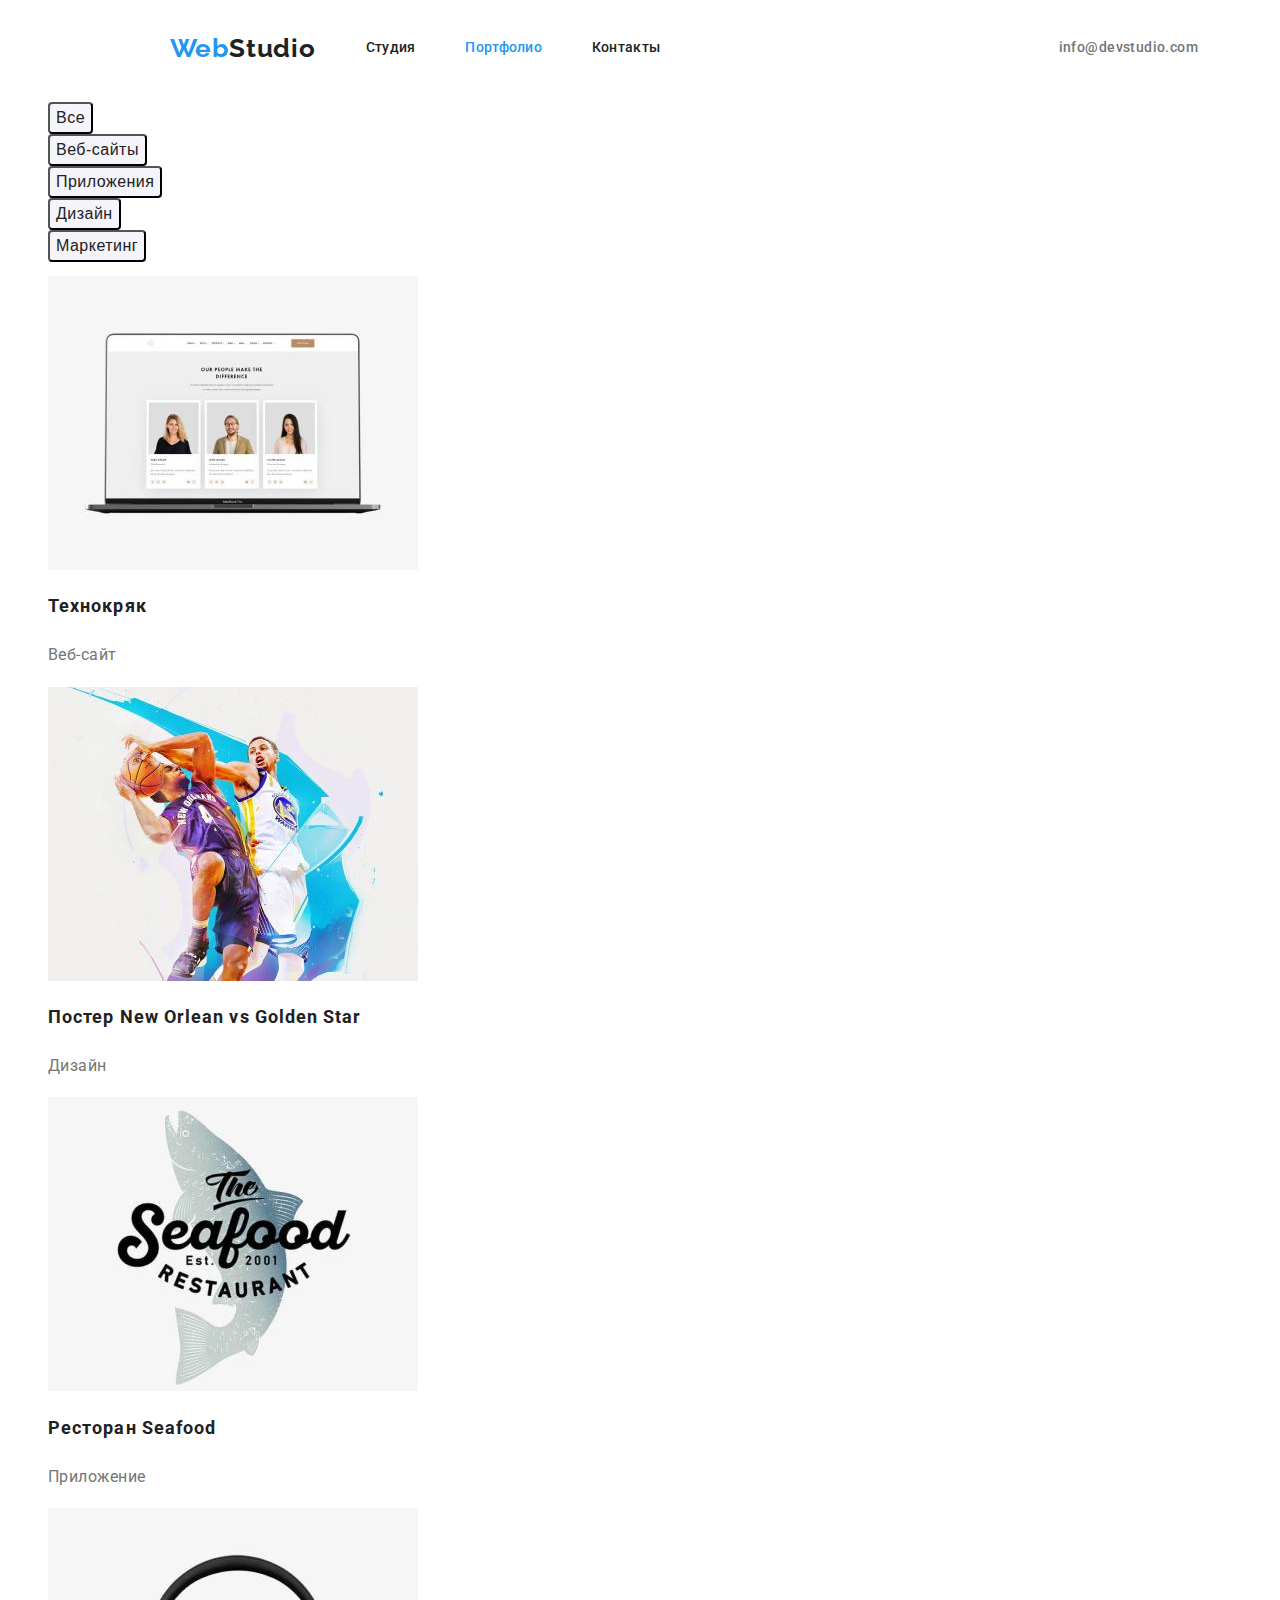
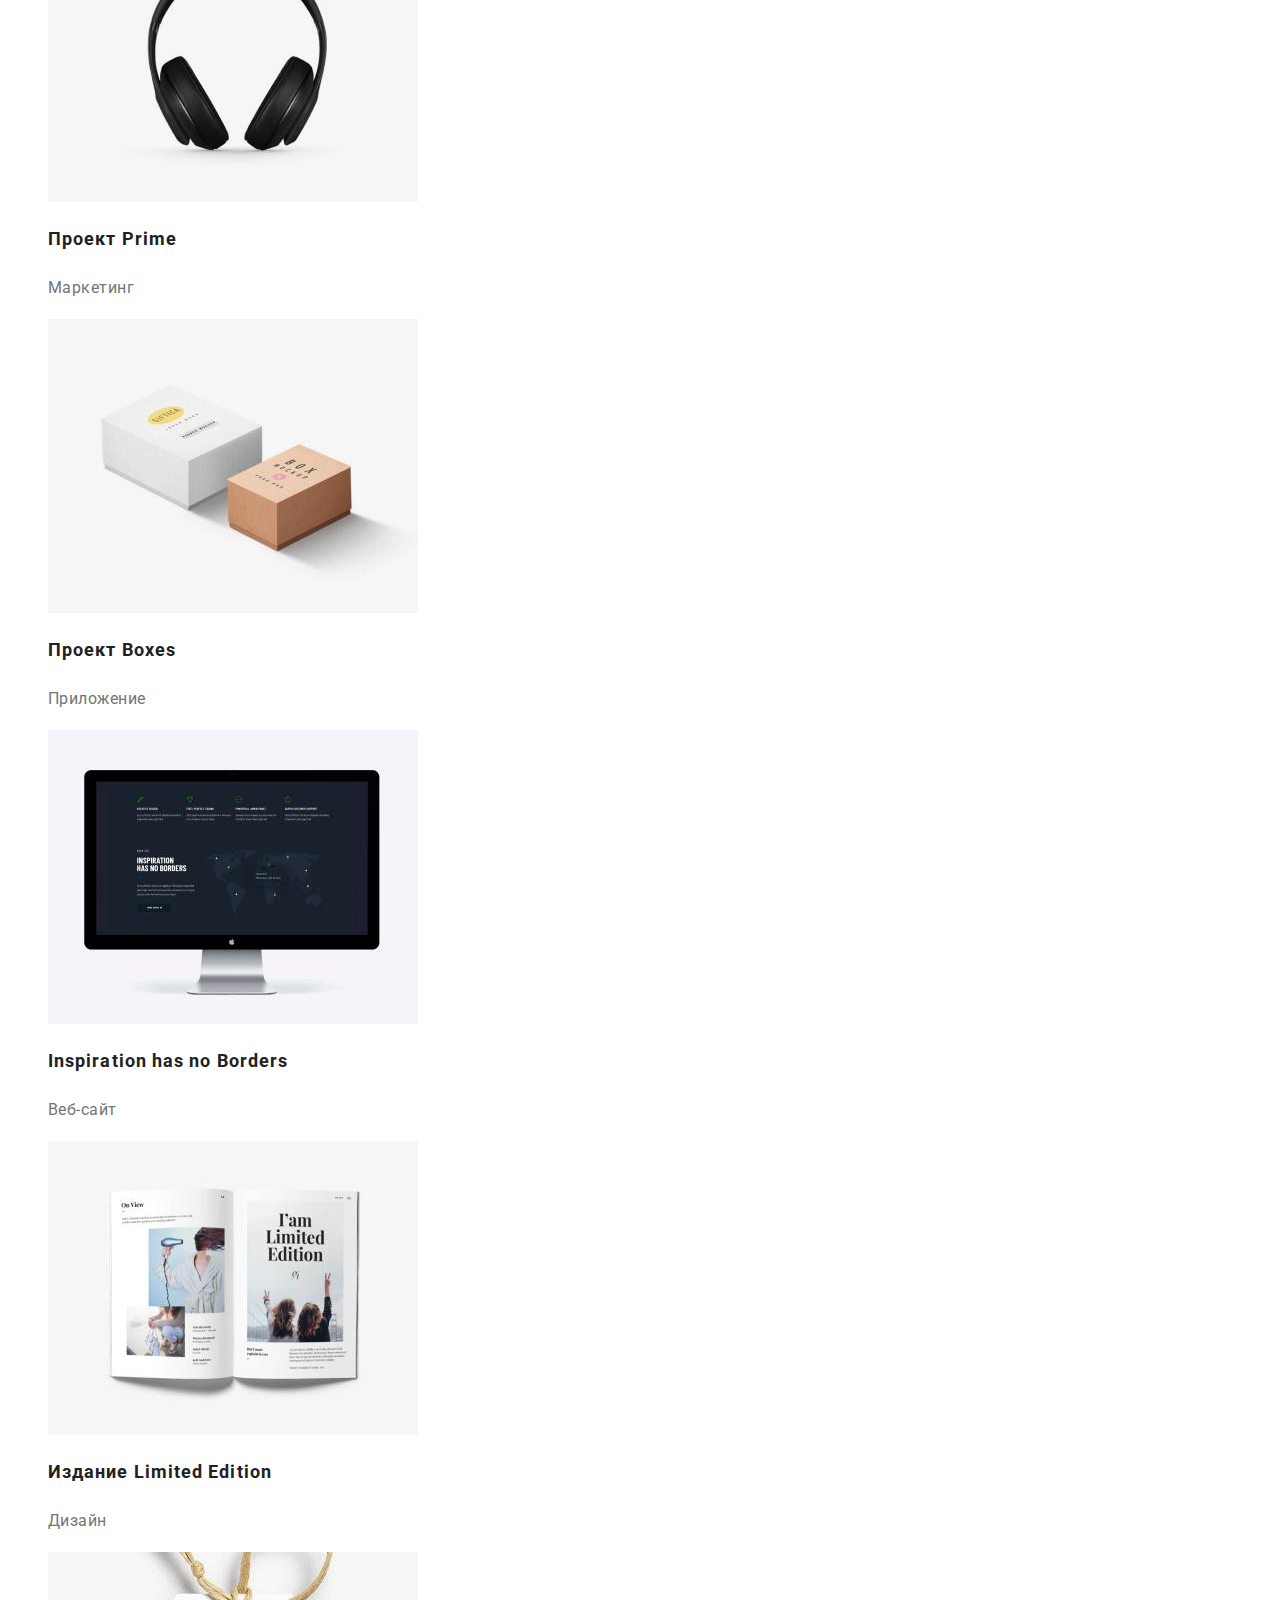
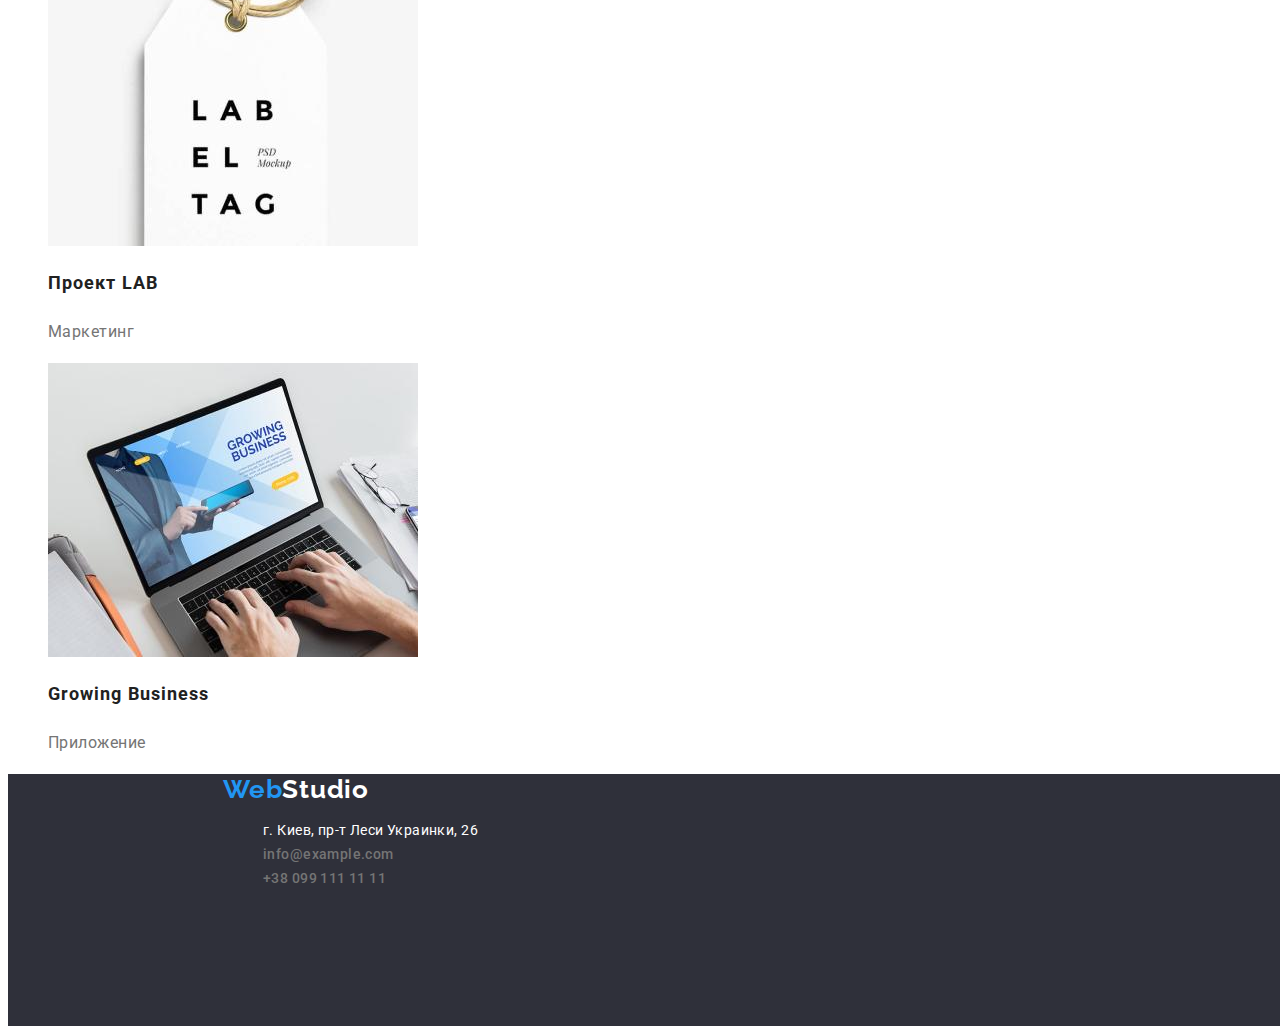
==== portfolio.html @ 3aa620ef "hw-3" ====
<!DOCTYPE html>
<html lang="ru">
<head>
    <meta charset="UTF-8">
    <meta http-equiv="X-UA-Compatible" content="IE=edge">
    <meta name="viewport" content="width=device-width, initial-scale=1.0">
    <title>Portfolio</title>
    <link rel="stylesheet" href="./css/style.css">
    <link rel="preconnect" href="https://fonts.googleapis.com">
    <link rel="preconnect" href="https://fonts.gstatic.com" crossorigin>
    <link href="https://fonts.googleapis.com/css2?family=Raleway:wght@700&family=Roboto:wght@400;500;700;900&display=swap" rel="stylesheet">
</head>
<body> 

    <header class="header">
      
        <nav class="nav">
            <ul class="nav-list">
                <li class="nav-item"><a class="logo" href="#"><span class="h-logo">Web</span>Studio</a></li>
                <li class="nav-item"><a class="header-link" href="./index.html">Студия</a></li>
                <li class="nav-item"><a class="header-link current" href="">Портфолио</a></li>
                <li class="nav-item"><a class="header-link" href="">Контакты</a></li>
            </ul>
        </nav>

    <ul class="list container">
            <li ><a class="contact" href="mailto: info@devstudio.com">info@devstudio.com</a></li>
            <li ><a class="contact" href="tel: +380961111111">+38 096 111 11 11</a></li>
    </ul>
  </header>

    <main class="portfolio"> 

<!-- Список кнопок -->

    <section class="projects">
        <h1 hidden>Projects</h1>
        <ul class="list">
            <li>
                <button class="btn" type="button">Все</button>
            </li>
            <li>
                <button class="btn" type="button">Веб-сайты</button>
            </li>
            <li>
                <button class="btn" type="button">Приложения</button>
            </li>
            <li>
                <button class="btn" type="button">Дизайн</button>
            </li>
            <li>
                <button class="btn" type="button">Маркетинг</button>
            </li>
        </ul>
        
        <!-- Список карток -->
        
        <ul class="list">
            <li>
                <img src="images/job1.jpg" alt="Технокряк" width="370" height="294">
                <h2 class="slogan">Технокряк</h2>
                <p class="copyright">Веб-сайт</p>
            </li>
            <li>
                <img src="images/job2.jpg" alt="Постер New Orlean vs Golden Star" width="370" height="294">
                <h2 class="slogan">Постер New Orlean vs Golden Star</h2>
                <p class="copyright">Дизайн</p>
            </li>
            <li>
                <img src="images/job3.jpg" alt="Ресторан Seafood" width="370" height="294">
                <h2 class="slogan">Ресторан Seafood</h2>
                <p class="copyright">Приложение</p>
            </li>
            <li>
                <img src="images/job4.jpg" alt="Проект Prime" width="370" height="294">
                <h2 class="slogan">Проект Prime</h2>
                <p class="copyright">Маркетинг</p>
            </li>
            <li>
                <img src="images/job5.jpg" alt="Проект Boxes" width="370" height="294">
                <h2 class="slogan">Проект Boxes</h2>
                <p class="copyright">Приложение</p>
            </li>
            <li>
                <img src="images/job6.jpg" alt="Inspiration has no Borders" width="370" height="294">
                <h2 class="slogan">Inspiration has no Borders</h2>
                <p class="copyright">Веб-сайт</p>
            </li>
            <li>
                <img src="images/job7.jpg" alt="Издание Limited Edition" width="370" height="294">
                <h2 class="slogan">Издание Limited Edition</h2>
                <p class="copyright">Дизайн</p>
            </li>
            <li>
                <img src="images/job8.jpg" alt="Проект LAB" width="370" height="294">
                <h2 class="slogan">Проект LAB</h2>
                <p class="copyright">Маркетинг</p>
            </li>
            <li>
                <img src="images/job9.jpg" alt="Growing Business" width="370" height="294">
                <h2 class="slogan">Growing Business</h2>
                <p class="copyright">Приложение</p>
            </li>
        </ul>
        </section>

    </main>

    <footer class="footer">
        <a class="secondary-logo" href="#"><span class="h-logo">Web</span>Studio</a>
        <address>
            <ul class="list">
                <li><a class="address" href=""г. Киев, пр-т Леси Украинки, 26>г. Киев, пр-т Леси Украинки, 26</a></li>
                <li><a class="contact" href="mailto: info@example.com">info@example.com</a></li>
                <li><a class="contact" href="tel: +380991111111">+38 099 111 11 11</a></li>
            </ul>
        </address>
      </footer>
</body>
</html>
---- css/style.css ----
:root{
    /* colors */
    --primary-text-color: #212121;
    --secondary-text-color: #757575;
    --accent-color: #2196F3;
    --primary-white-color: #ffffff;
     --back-ground-color: #2F303A;
     --secondary-bg-color: #F5F4FA;
    /* fonts */
    --main-font: "Roboto";
    --secondary-font: "Raleway";
}

body{
    font-family: "Roboto", "Raleway", sans-serif;
    font-size: 14px;
    line-height: 1.14;
    letter-spacing: 0.03em;
    color: var(--primary-text-color);
}


    /* Header */

.header{
    display: flex;
    justify-content:space-around;
    align-items: center;
    width: 1600px;
    height: 80px;
    margin-left: auto;
    margin-right: auto;

    background-color: var(--primary-white-color);
}    

.nav-list {
    display: flex;
    /* justify-content: center; */
    align-items: center;


    list-style: none;
}

.nav-item {
    margin-left: 50px;
}

.logo{
    font-family: var(--secondary-font);
    font-weight: 700;
    font-size: 26px;
    line-height: 1.19;
    letter-spacing: 0.03em;
    color: var(--primary-text-color);
    text-decoration: none;
}

.logo:hover{
 
}

.h-logo{
    color: var(--accent-color);
}

.list{
    list-style: none;

}

.header-link{
    text-decoration: none;
    color: var(--primary-text-color);
    font-weight: 500;
    font-size: 14px;
    line-height: 1.14;
    letter-spacing: 0.02em;

}

.current{
    color: var(--accent-color);
}

.container{
    display: flex;
}

.contact{
    margin-left: 50px;

    color: var(--secondary-text-color);
    text-decoration: none;
}

.contact:hover{
    color: var(--accent-color);
}


/* Main Заголовок */

.section{
  
    height: 600px;
    left: 0px;
    top: 80px;
    text-align: center;
    align-items: center;
    
    background-color: var(--back-ground-color);
}

.title{
    padding-top: 200px;
    
    color: var(--primary-white-color);
    font-family: var(--main-font);
    font-size: 44px;
    line-height: 1.36;

    letter-spacing: 0.06em;
    text-transform: uppercase;
}

.button{
    color: var(--primary-white-color);
    background-color: var(--accent-color);
    font-family: 'Roboto';
    /* width: 136px;
    height: 30px; */
    font-size: 16px;
    line-height: 1.88;
    text-align: center;
    letter-spacing: 0.06em;
    align-items: center;
    border-radius: 4px;
    width: 200px;
    height: 50px;
    left: 700px;
    top: 430px;
  
}

/* About */

.about{
    background: var(--primary-white-color);
    width: 1170px;
    margin-right: auto;
    margin-left: auto;
}

.about-list{
    display: flex;
    list-style: none;
}

.about-list li{
    margin-left: 30px;
}

.subject{
    color: var(--primary-text-color);
    font-family: 'Roboto';
    font-size: 14px;
    line-height: 1.14;
    letter-spacing: 0.03em;
    text-transform: uppercase;
}

.text{
    width: 270px;
    height: 75px;

    color: var(--secondary-text-color);
    font-family: 'Roboto';
    font-size: 14px;
    line-height: 1.71;
    letter-spacing: 0.03em;

}

.subtitle{
    color: var(--primary-text-color);
    font-family: 'Roboto';
    font-size: 36px;
    line-height: 1.17;
    text-align: center;
    letter-spacing: 0.03em;
}

.img-list{
    display: flex;
    list-style: none;
}

.img-list li {
     margin-left: 30px;
}

/* Team */

.team{
 
    background: var(--secondary-bg-color);
}

.team-list{
    display: flex;
    justify-content: center;
}

.team-card{
    width: 270px;
    height: 368px;
    margin-left: 30px;
    list-style: none;
   
}

.headline{
    color: var(--primary-text-color);
    font-family: 'Roboto';
    font-size: 36px;
    line-height: 1.17;
    text-align: center;
    letter-spacing: 0.03em;
}

/* .div{
    align-items: center;
} */

.name{
    columns: var(--primary-text-color);
    font-family: 'Roboto';
    font-size: 16px;
    line-height: 1.87;
    text-align: center;
    letter-spacing: 0.03em;
}

.desk{
    color: var(--secondary-text-color);
    font-family: 'Roboto';
    font-size: 16px;
    line-height: 1.87;
    text-align: center;
    letter-spacing: 0.03em;
}

.img{
}

/* Footer */

.footer{
    display: block;
    width: 1600px;
    height: 252px;
   
    background-color: var(--back-ground-color);
}



.secondary-logo{
    margin-left: 215px;
    margin-top: 60px;

    color: var(--primary-white-color);
    font-family: var(--secondary-font);
    font-weight: 700;
    font-size: 26px;
    line-height: 1.19;
    letter-spacing: 0.03em;
    text-decoration: none;
}

.secondary-logo:hover{
  
}

.address{
    margin-left: 215px;
    margin-top: 20px;

    color: var(--primary-white-color);
    font-family: 'Roboto';
    font-style: normal;
    font-weight: 400;
    font-size: 14px;
    line-height: 1.71;
    letter-spacing: 0.03em;
    text-decoration: none;
}

.contact {
    margin-left: 215px;

    font-family: 'Roboto';
    font-style: normal;
    font-weight: 500;
    font-size: 14px;
    line-height: 1.71;
    letter-spacing: 0.03em;
}

/* portfolio */

.projects{
    background-color: var(--primary-white-color);
}



.btn{
    color: var(--primary-text-color);
    background: var(--secondary-bg-color);
    border-radius: 4px;
    cursor: pointer;
    font-weight: 500;
    font-size: 16px;
    line-height: 1.62;
    text-align: center;
    letter-spacing: 0.03em; 
}

.btn:hover, .btn:focus{
    background-color: var(--accent-color);
    color: var(--primary-white-color);
}

.slogan{
    color: var(--primary-text-color);
    font-family: 'Roboto';
    font-size: 18px;
    line-height: 2;
    letter-spacing: 0.06em;

}

.copyright{
    color: var(--secondary-text-color);
    font-family: 'Roboto';
    font-size: 16px;
    line-height: 1.88;
    letter-spacing: 0.03em;
}
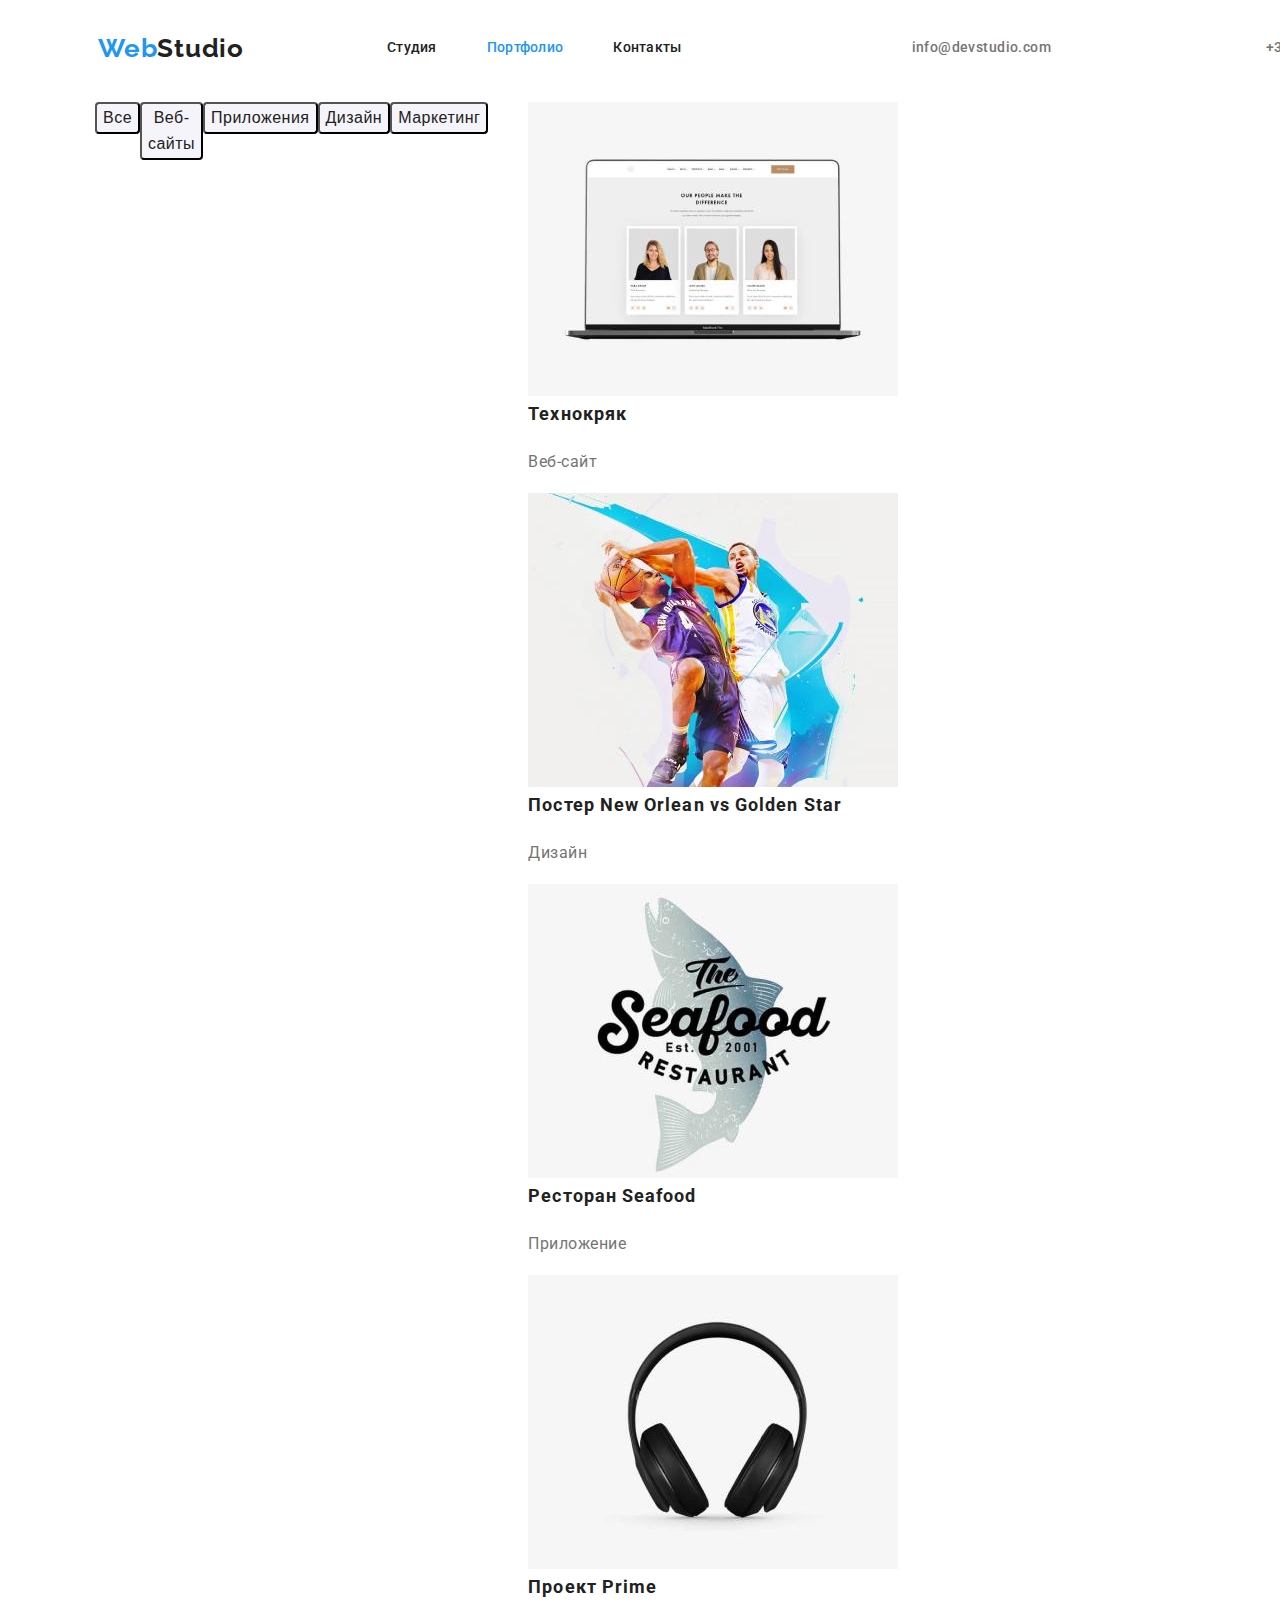
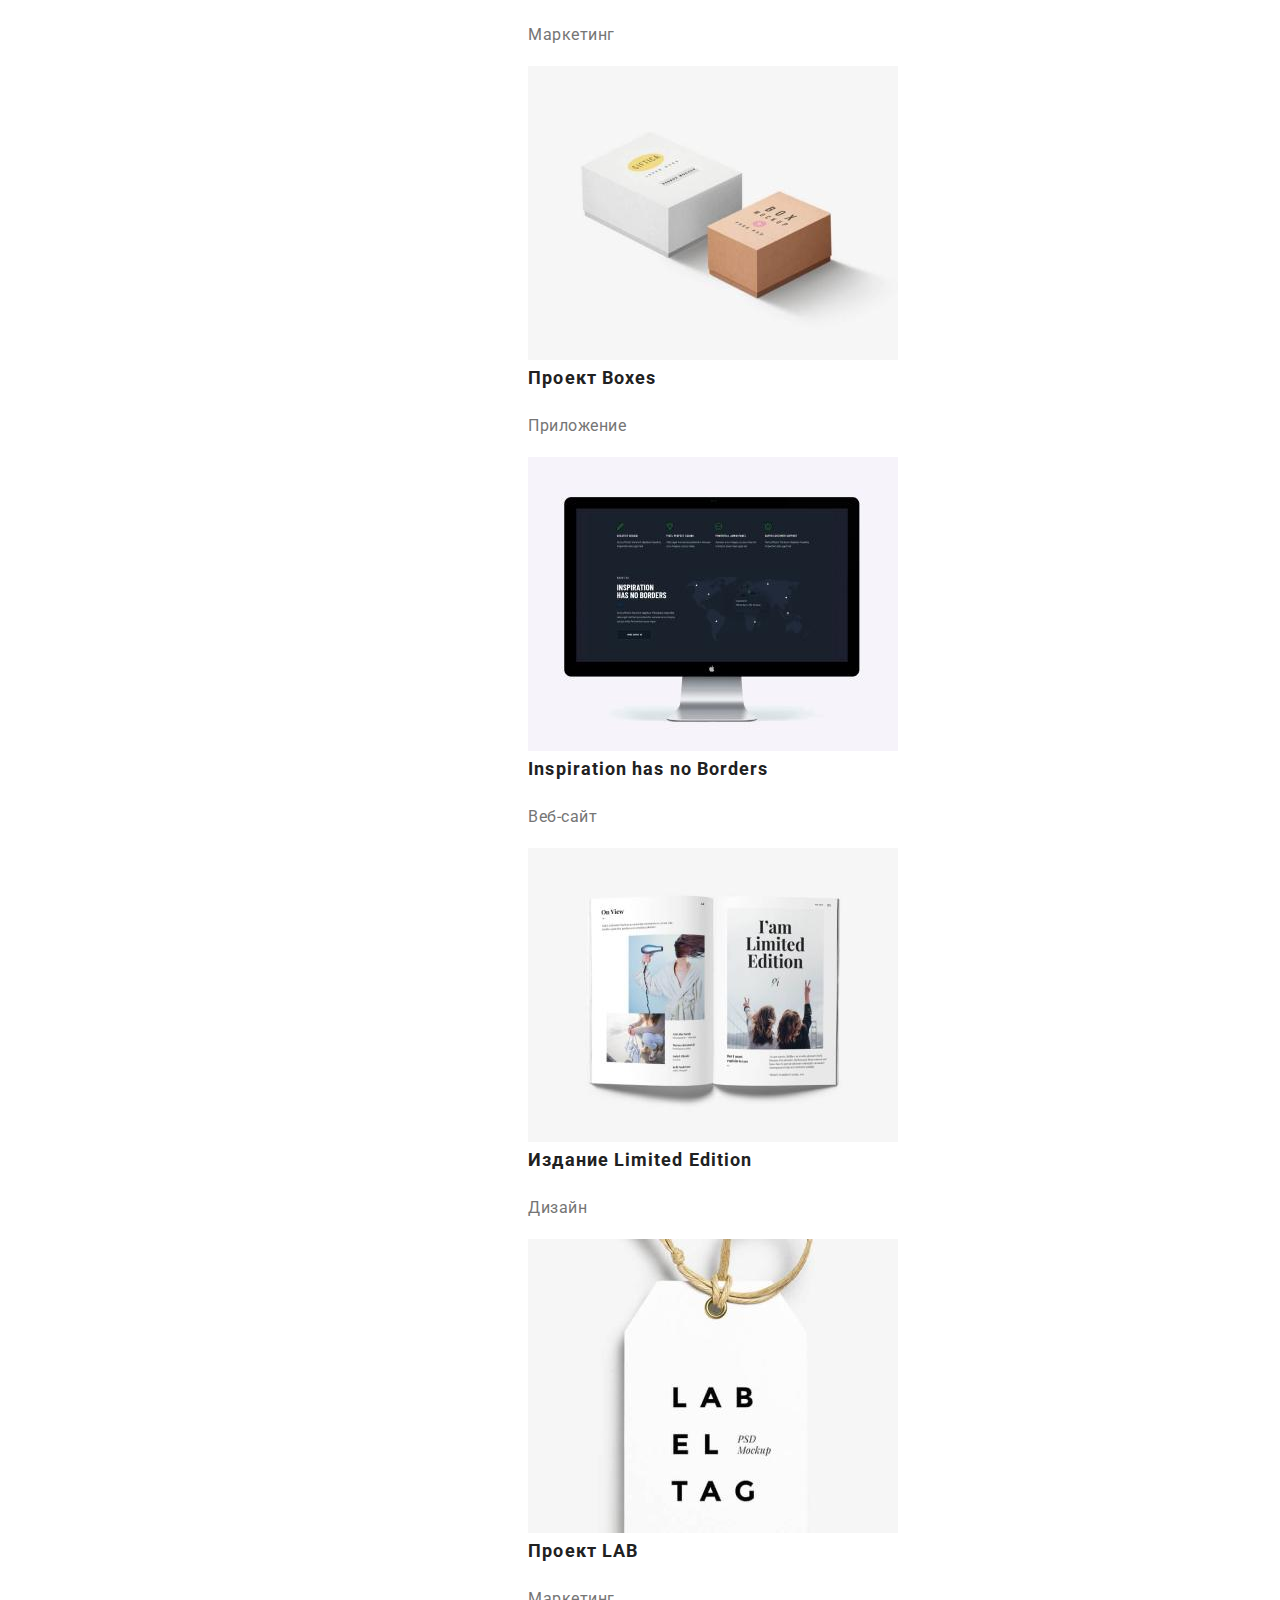
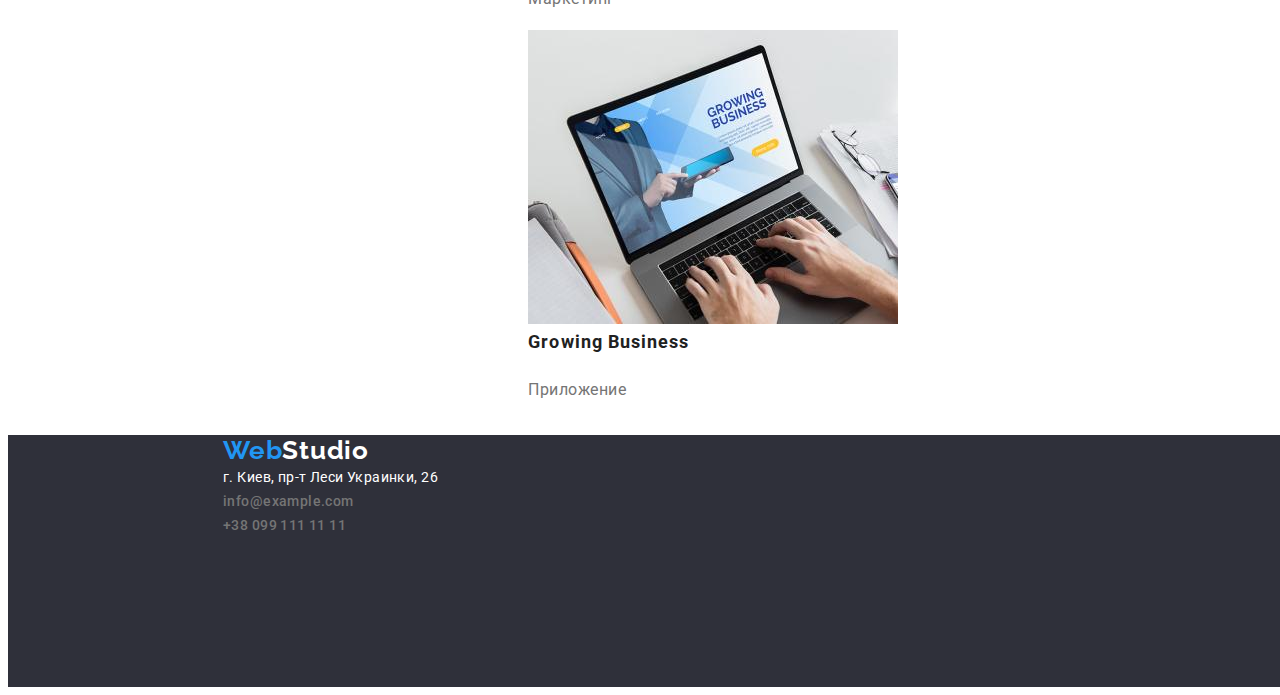
==== commit d6d43e06: "card" ====
--- a/portfolio.html
+++ b/portfolio.html
@@ -34,74 +34,142 @@
 <!-- Список кнопок -->
 
     <section class="projects">
-        <h1 hidden>Projects</h1>
-        <ul class="list">
-            <li>
-                <button class="btn" type="button">Все</button>
-            </li>
-            <li>
-                <button class="btn" type="button">Веб-сайты</button>
-            </li>
-            <li>
-                <button class="btn" type="button">Приложения</button>
-            </li>
-            <li>
-                <button class="btn" type="button">Дизайн</button>
-            </li>
-            <li>
-                <button class="btn" type="button">Маркетинг</button>
-            </li>
-        </ul>
+        <div class="container">
         
-        <!-- Список карток -->
-        
-        <ul class="list">
-            <li>
-                <img src="images/job1.jpg" alt="Технокряк" width="370" height="294">
-                <h2 class="slogan">Технокряк</h2>
-                <p class="copyright">Веб-сайт</p>
-            </li>
-            <li>
-                <img src="images/job2.jpg" alt="Постер New Orlean vs Golden Star" width="370" height="294">
-                <h2 class="slogan">Постер New Orlean vs Golden Star</h2>
-                <p class="copyright">Дизайн</p>
-            </li>
-            <li>
-                <img src="images/job3.jpg" alt="Ресторан Seafood" width="370" height="294">
-                <h2 class="slogan">Ресторан Seafood</h2>
-                <p class="copyright">Приложение</p>
-            </li>
-            <li>
-                <img src="images/job4.jpg" alt="Проект Prime" width="370" height="294">
-                <h2 class="slogan">Проект Prime</h2>
-                <p class="copyright">Маркетинг</p>
-            </li>
-            <li>
-                <img src="images/job5.jpg" alt="Проект Boxes" width="370" height="294">
-                <h2 class="slogan">Проект Boxes</h2>
-                <p class="copyright">Приложение</p>
-            </li>
-            <li>
-                <img src="images/job6.jpg" alt="Inspiration has no Borders" width="370" height="294">
-                <h2 class="slogan">Inspiration has no Borders</h2>
-                <p class="copyright">Веб-сайт</p>
-            </li>
-            <li>
-                <img src="images/job7.jpg" alt="Издание Limited Edition" width="370" height="294">
-                <h2 class="slogan">Издание Limited Edition</h2>
-                <p class="copyright">Дизайн</p>
-            </li>
-            <li>
-                <img src="images/job8.jpg" alt="Проект LAB" width="370" height="294">
-                <h2 class="slogan">Проект LAB</h2>
-                <p class="copyright">Маркетинг</p>
-            </li>
-            <li>
-                <img src="images/job9.jpg" alt="Growing Business" width="370" height="294">
-                <h2 class="slogan">Growing Business</h2>
-                <p class="copyright">Приложение</p>
-            </li>
-        </ul>
+                <h1 hidden>Projects</h1>
+                <ul class="list-btn">
+                    <li>
+                        <button class="btn" type="button">Все</button>
+                    </li>
+                    <li>
+                        <button class="btn" type="button">Веб-сайты</button>
+                    </li>
+                    <li>
+                        <button class="btn" type="button">Приложения</button>
+                    </li>
+                    <li>
+                        <button class="btn" type="button">Дизайн</button>
+                    </li>
+                    <li>
+                        <button class="btn" type="button">Маркетинг</button>
+                    </li>
+                </ul>
+            
+            
+            <!-- Список карток -->
+            
+            <ul class="list-card">
+
+                    <li class="item">
+                     <article class="card">
+                        <div class="card-thumb">
+                            <img src="images/job1.jpg" alt="Технокряк" width="370" height="294">
+                        </div>
+                        <div class="card-content">
+                            <h2 class="slogan">Технокряк</h2>
+                            <p class="copyright">Веб-сайт</p>
+                        </div>
+                     </article> 
+                    </li>
+               
+                    <li class="item">
+                     <article class="card">
+                        <div class="card-thumb">
+                            <img src="images/job2.jpg" alt="Постер New Orlean vs Golden Star" width="370" height="294">
+                        </div>
+                        <div class="card-content">
+                            <h2 class="slogan">Постер New Orlean vs Golden Star</h2>
+                        <p class="copyright">Дизайн</p>
+                        </div>
+                     </article>
+                    </li>
+               
+                <li class="item">
+                    <article class="card">
+                        <div class="card-thumb">
+                    <img src="images/job3.jpg" alt="Ресторан Seafood" width="370" height="294">
+                </div>
+                <div class="card-content">
+                    <h2 class="slogan">Ресторан Seafood</h2>
+                    <p class="copyright">Приложение</p>
+                </div>
+                </article>
+                </li>
+
+                <li class="item">
+                    <article class="card">
+                        <div class="card-thumb">
+                    <img src="images/job4.jpg" alt="Проект Prime" width="370" height="294">
+                </div>
+                <div class="card-content">
+                    <h2 class="slogan">Проект Prime</h2>
+                    <p class="copyright">Маркетинг</p>
+                </div>
+                </article>
+                </li>
+
+                <li class="item">
+                    <article class="card">
+                        <div class="card-thumb">
+                    <img src="images/job5.jpg" alt="Проект Boxes" width="370" height="294">
+                </div>
+                <div class="card-content">
+                    <h2 class="slogan">Проект Boxes</h2>
+                    <p class="copyright">Приложение</p>
+                </div>
+                </article>
+                </li>
+
+                <li class="item">
+<article class="card">
+    <div class="card-thumb">
+                    <img src="images/job6.jpg" alt="Inspiration has no Borders" width="370" height="294">
+    </div>
+    <div class="card-content">
+                    <h2 class="slogan">Inspiration has no Borders</h2>
+                    <p class="copyright">Веб-сайт</p>
+    </div>
+                </article>
+                </li>
+
+                <li class="item">
+<article class="card">
+<div class="card-thumb">
+                    <img src="images/job7.jpg" alt="Издание Limited Edition" width="370" height="294">
+</div>
+<div class="card-content">
+                    <h2 class="slogan">Издание Limited Edition</h2>
+                    <p class="copyright">Дизайн</p>
+                </div>
+                </article>
+                </li>
+
+                <li>
+<article class="card">
+    <div class="card-thumb">
+                    <img src="images/job8.jpg" alt="Проект LAB" width="370" height="294">
+                    </div>
+                    <div class="card-content">
+                    <h2 class="slogan">Проект LAB</h2>
+                    <p class="copyright">Маркетинг</p>
+                </div>
+                </article>
+                </li>
+
+                <li class="item">
+                    <article class="card">
+                        <div class="card-thumb">
+                        <img src="images/job9.jpg" alt="Growing Business" width="370" height="294">
+                    </div>
+                    <div class="card-content">
+                        <h2 class="slogan">Growing Business</h2>
+                    <p class="copyright">Приложение</p>
+                </div>
+                </article>
+                </li>
+            </ul>
+        </div>
+    
         </section>
 
     </main>
--- a/css/style.css
+++ b/css/style.css
@@ -11,6 +11,10 @@
     --secondary-font: "Raleway";
 }
 
+* {
+    box-sizing:border-box ;
+}
+
 body{
     font-family: "Roboto", "Raleway", sans-serif;
     font-size: 14px;
@@ -19,6 +23,47 @@
     color: var(--primary-text-color);
 }
 
+h1,
+h2,
+h3,
+h4,
+h5,
+h6,
+p {
+ margin-top: 0;
+}
+
+.list{
+    list-style: none;
+    padding-left: 0;
+    margin: 0;
+}
+
+.link {
+    text-decoration: none;
+    color: inherit;
+   }
+
+img {
+    display: block;
+    max-width: 100%;
+    height: auto;
+   }
+
+.container{
+    display: flex;
+
+    width: 1200px;
+    padding-left: 15px;
+    padding-right: 15px;
+    margin-left: auto;
+    margin-right: auto;
+   }
+
+.section{
+    padding-top: 95px;
+    padding-bottom: 95px;
+}
 
     /* Header */
 
@@ -30,15 +75,14 @@
     height: 80px;
     margin-left: auto;
     margin-right: auto;
+    border-bottom: blue;
 
     background-color: var(--primary-white-color);
 }    
 
 .nav-list {
     display: flex;
-    /* justify-content: center; */
     align-items: center;
-
 
     list-style: none;
 }
@@ -48,6 +92,7 @@
 }
 
 .logo{
+    margin-right: 93px;
     font-family: var(--secondary-font);
     font-weight: 700;
     font-size: 26px;
@@ -65,10 +110,6 @@
     color: var(--accent-color);
 }
 
-.list{
-    list-style: none;
-
-}
 
 .header-link{
     text-decoration: none;
@@ -84,12 +125,19 @@
     color: var(--accent-color);
 }
 
-.container{
-    display: flex;
+/* .container{
+    display: flex;
+} */
+
+.list-contact{
+    display: flex;
+
+    list-style: none;
+    align-items: center;
 }
 
 .contact{
-    margin-left: 50px;
+    /* margin-left: 50px; */
 
     color: var(--secondary-text-color);
     text-decoration: none;
@@ -102,8 +150,7 @@
 
 /* Main Заголовок */
 
-.section{
-  
+.content{
     height: 600px;
     left: 0px;
     top: 80px;
@@ -230,10 +277,6 @@
     letter-spacing: 0.03em;
 }
 
-/* .div{
-    align-items: center;
-} */
-
 .name{
     columns: var(--primary-text-color);
     font-family: 'Roboto';
@@ -315,7 +358,11 @@
     background-color: var(--primary-white-color);
 }
 
-
+.list-btn {
+    display: flex;
+
+    list-style: none;
+}
 
 .btn{
     color: var(--primary-text-color);
@@ -334,6 +381,13 @@
     color: var(--primary-white-color);
 }
 
+.list-card {
+    list-style: none;
+
+    display: flex;
+    flex-wrap: wrap;
+}
+
 .slogan{
     color: var(--primary-text-color);
     font-family: 'Roboto';
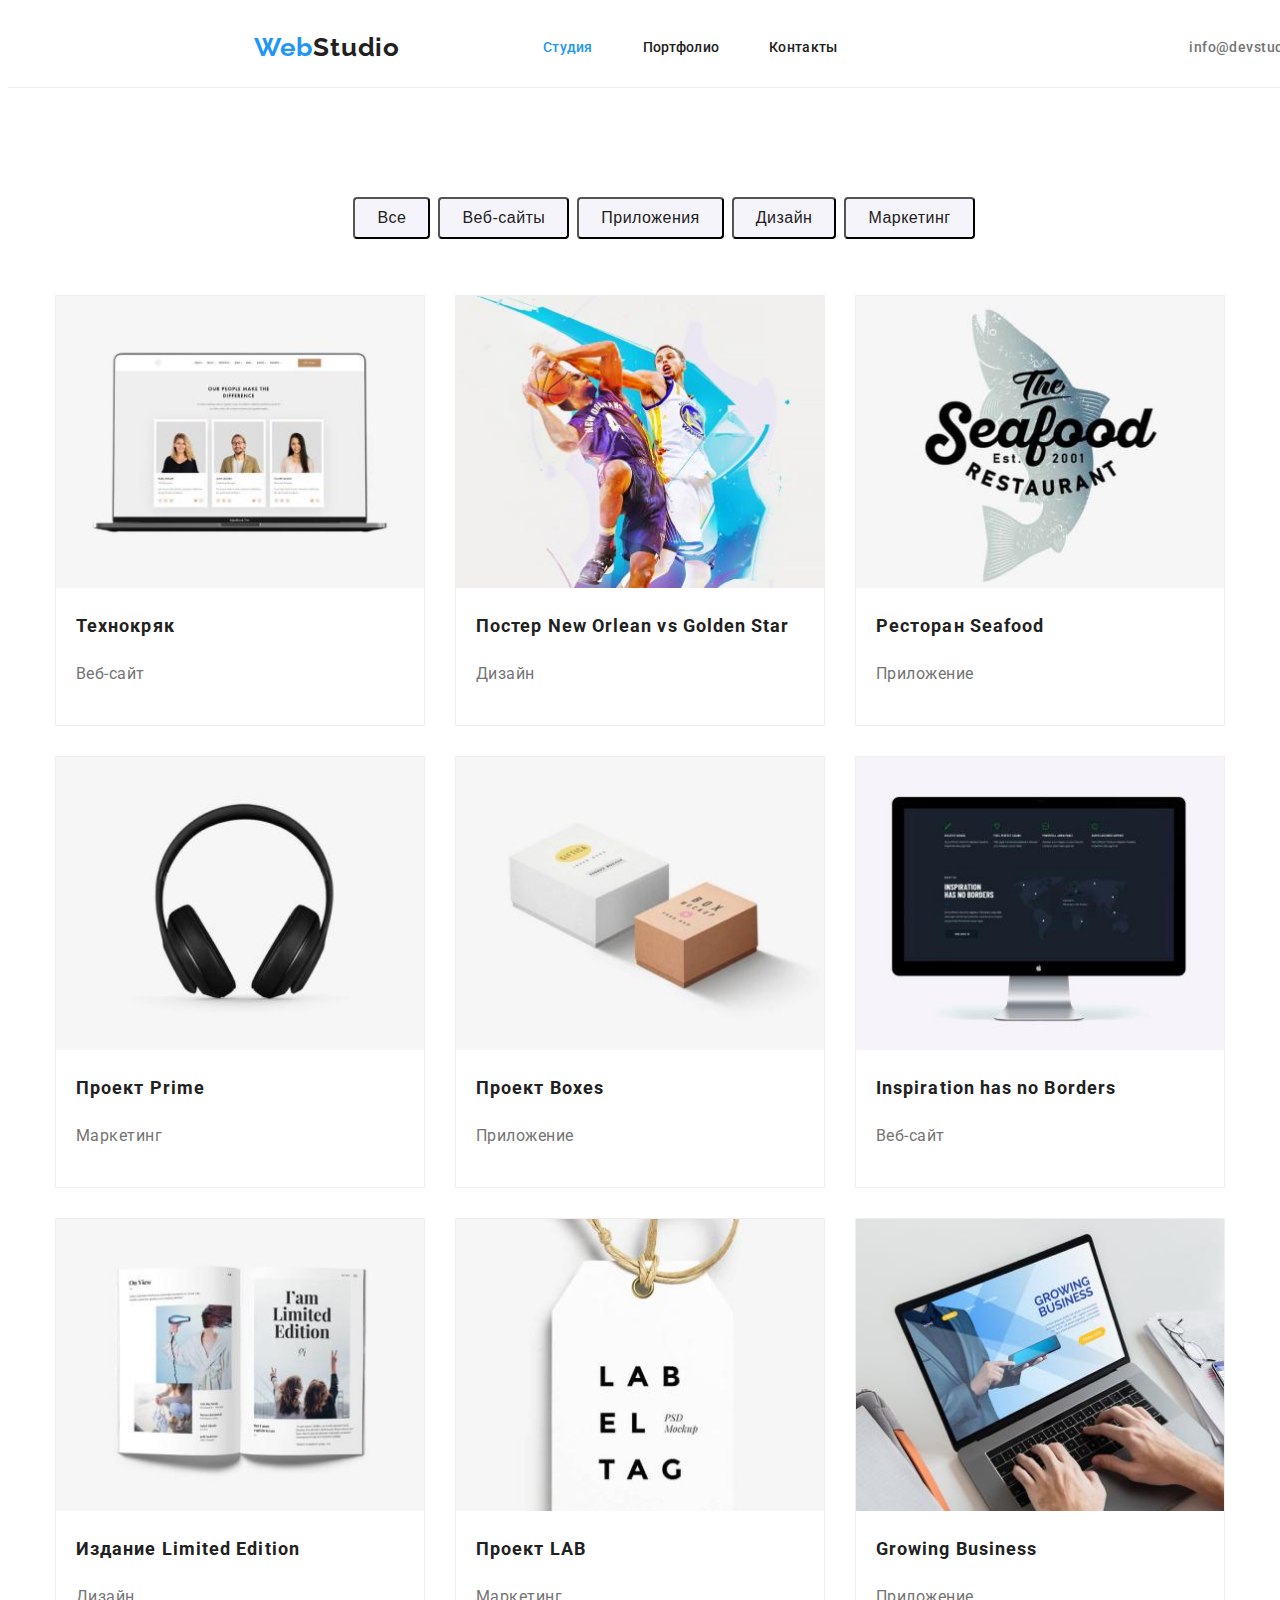
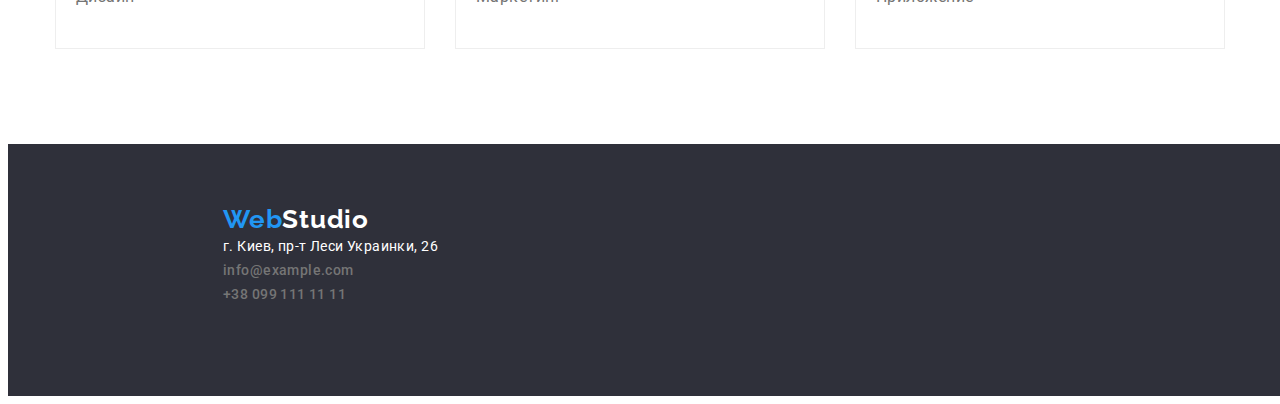
==== commit 69ca54c2: "card-set" ====
--- a/portfolio.html
+++ b/portfolio.html
@@ -14,167 +14,171 @@
 
     <header class="header">
       
-        <nav class="nav">
-            <ul class="nav-list">
-                <li class="nav-item"><a class="logo" href="#"><span class="h-logo">Web</span>Studio</a></li>
-                <li class="nav-item"><a class="header-link" href="./index.html">Студия</a></li>
-                <li class="nav-item"><a class="header-link current" href="">Портфолио</a></li>
-                <li class="nav-item"><a class="header-link" href="">Контакты</a></li>
-            </ul>
-        </nav>
+        <!-- <div class="container"> -->
+            <nav class="nav">
+                <ul class="nav-list">
+                    <li class="nav-item"><a class="logo" href="#"><span class="h-logo">Web</span>Studio</a></li>
+                    <li class="nav-item"><a class="header-link current" href="">Студия</a></li>
+                    <li class="nav-item"><a class="header-link" href="./portfolio.html">Портфолио</a></li>
+                    <li class="nav-item"><a class="header-link" href="">Контакты</a></li>
+                </ul>
+            </nav>
+    
+        <ul class="list-contact">
+                <li class=""><a class="contact" href="mailto: info@devstudio.com">info@devstudio.com</a></li>
+                <li class=""><a class="contact" href="tel: +380961111111">+38 096 111 11 11</a></li>
+        </ul>
+        <!-- </div>     -->
 
-    <ul class="list container">
-            <li ><a class="contact" href="mailto: info@devstudio.com">info@devstudio.com</a></li>
-            <li ><a class="contact" href="tel: +380961111111">+38 096 111 11 11</a></li>
-    </ul>
-  </header>
+      </header>
 
     <main class="portfolio"> 
 
 <!-- Список кнопок -->
 
     <section class="projects">
-        <div class="container">
-        
-                <h1 hidden>Projects</h1>
-                <ul class="list-btn">
-                    <li>
-                        <button class="btn" type="button">Все</button>
-                    </li>
-                    <li>
-                        <button class="btn" type="button">Веб-сайты</button>
-                    </li>
-                    <li>
-                        <button class="btn" type="button">Приложения</button>
-                    </li>
-                    <li>
-                        <button class="btn" type="button">Дизайн</button>
-                    </li>
-                    <li>
-                        <button class="btn" type="button">Маркетинг</button>
-                    </li>
-                </ul>
-            
-            
-            <!-- Список карток -->
-            
-            <ul class="list-card">
+       <div class="section">
+        <h1 hidden>Projects</h1>
+        <ul class="list-btn">
+            <li>
+                <button class="btn" type="button">Все</button>
+            </li>
+            <li>
+                <button class="btn" type="button">Веб-сайты</button>
+            </li>
+            <li>
+                <button class="btn" type="button">Приложения</button>
+            </li>
+            <li>
+                <button class="btn" type="button">Дизайн</button>
+            </li>
+            <li>
+                <button class="btn" type="button">Маркетинг</button>
+            </li>
+        </ul>
+    
+    <!-- Список карток -->
+    
+    <div class="container">
+        <ul class="list-card">
 
-                    <li class="item">
-                     <article class="card">
-                        <div class="card-thumb">
-                            <img src="images/job1.jpg" alt="Технокряк" width="370" height="294">
-                        </div>
-                        <div class="card-content">
-                            <h2 class="slogan">Технокряк</h2>
-                            <p class="copyright">Веб-сайт</p>
-                        </div>
-                     </article> 
-                    </li>
-               
-                    <li class="item">
-                     <article class="card">
-                        <div class="card-thumb">
-                            <img src="images/job2.jpg" alt="Постер New Orlean vs Golden Star" width="370" height="294">
-                        </div>
-                        <div class="card-content">
-                            <h2 class="slogan">Постер New Orlean vs Golden Star</h2>
-                        <p class="copyright">Дизайн</p>
-                        </div>
-                     </article>
-                    </li>
-               
-                <li class="item">
-                    <article class="card">
-                        <div class="card-thumb">
+            <li class="item">
+             <article class="card">
+                <div class="card-thumb">
+                    <img src="images/job1.jpg" alt="Технокряк" width="370" height="294">
+                </div>
+                <div class="card-content">
+                    <h2 class="slogan">Технокряк</h2>
+                    <p class="copyright">Веб-сайт</p>
+                </div>
+             </article> 
+            </li>
+       
+            <li class="item">
+             <article class="card">
+                <div class="card-thumb">
+                    <img src="images/job2.jpg" alt="Постер New Orlean vs Golden Star" width="370" height="294">
+                </div>
+                <div class="card-content">
+                    <h2 class="slogan">Постер New Orlean vs Golden Star</h2>
+                    <p class="copyright">Дизайн</p>
+                </div>
+             </article>
+            </li>
+       
+            <li class="item">
+             <article class="card">
+                <div class="card-thumb">
                     <img src="images/job3.jpg" alt="Ресторан Seafood" width="370" height="294">
                 </div>
                 <div class="card-content">
                     <h2 class="slogan">Ресторан Seafood</h2>
                     <p class="copyright">Приложение</p>
                 </div>
-                </article>
-                </li>
+             </article>
+            </li>
 
-                <li class="item">
-                    <article class="card">
-                        <div class="card-thumb">
+            <li class="item">
+             <article class="card">
+                <div class="card-thumb">
                     <img src="images/job4.jpg" alt="Проект Prime" width="370" height="294">
                 </div>
                 <div class="card-content">
                     <h2 class="slogan">Проект Prime</h2>
                     <p class="copyright">Маркетинг</p>
                 </div>
-                </article>
-                </li>
+             </article>
+            </li>
 
-                <li class="item">
-                    <article class="card">
-                        <div class="card-thumb">
+            <li class="item">
+             <article class="card">
+                <div class="card-thumb">
                     <img src="images/job5.jpg" alt="Проект Boxes" width="370" height="294">
                 </div>
                 <div class="card-content">
-                    <h2 class="slogan">Проект Boxes</h2>
-                    <p class="copyright">Приложение</p>
+            <h2 class="slogan">Проект Boxes</h2>
+            <p class="copyright">Приложение</p>
                 </div>
-                </article>
-                </li>
+             </article>
+            </li>
 
-                <li class="item">
-<article class="card">
-    <div class="card-thumb">
+            <li class="item">
+             <article class="card">
+                <div class="card-thumb">
                     <img src="images/job6.jpg" alt="Inspiration has no Borders" width="370" height="294">
-    </div>
-    <div class="card-content">
+                </div>
+                <div class="card-content">
                     <h2 class="slogan">Inspiration has no Borders</h2>
                     <p class="copyright">Веб-сайт</p>
-    </div>
-                </article>
-                </li>
+                </div>
+             </article>
+            </li>
 
-                <li class="item">
-<article class="card">
-<div class="card-thumb">
+            <li class="item">
+              <article class="card">
+                <div class="card-thumb">
                     <img src="images/job7.jpg" alt="Издание Limited Edition" width="370" height="294">
-</div>
-<div class="card-content">
+                </div>
+                <div class="card-content">
                     <h2 class="slogan">Издание Limited Edition</h2>
                     <p class="copyright">Дизайн</p>
                 </div>
-                </article>
-                </li>
+              </article>
+            </li>
 
-                <li>
-<article class="card">
-    <div class="card-thumb">
+            <li class="item">
+              <article class="card">
+                <div class="card-thumb">
                     <img src="images/job8.jpg" alt="Проект LAB" width="370" height="294">
-                    </div>
-                    <div class="card-content">
+                </div>
+                <div class="card-content">
                     <h2 class="slogan">Проект LAB</h2>
                     <p class="copyright">Маркетинг</p>
                 </div>
-                </article>
-                </li>
+             </article>
+            </li>
 
-                <li class="item">
-                    <article class="card">
-                        <div class="card-thumb">
-                        <img src="images/job9.jpg" alt="Growing Business" width="370" height="294">
-                    </div>
-                    <div class="card-content">
-                        <h2 class="slogan">Growing Business</h2>
+            <li class="item">
+             <article class="card">
+                <div class="card-thumb">
+                    <img src="images/job9.jpg" alt="Growing Business" width="370" height="294">
+                </div>
+                <div class="card-content">
+                    <h2 class="slogan">Growing Business</h2>
                     <p class="copyright">Приложение</p>
                 </div>
-                </article>
-                </li>
-            </ul>
-        </div>
-    
-        </section>
+             </article>
+            </li>
+        </ul>
+      </div>
+    </div>
+
+    </section>
 
     </main>
 
     <footer class="footer">
+       <div class="box">
         <a class="secondary-logo" href="#"><span class="h-logo">Web</span>Studio</a>
         <address>
             <ul class="list">
@@ -183,6 +187,7 @@
                 <li><a class="contact" href="tel: +380991111111">+38 099 111 11 11</a></li>
             </ul>
         </address>
+       </div>
       </footer>
 </body>
 </html>--- a/css/style.css
+++ b/css/style.css
@@ -56,6 +56,7 @@
     width: 1200px;
     padding-left: 15px;
     padding-right: 15px;
+
     margin-left: auto;
     margin-right: auto;
    }
@@ -75,7 +76,7 @@
     height: 80px;
     margin-left: auto;
     margin-right: auto;
-    border-bottom: blue;
+    border-bottom: 1px solid #EEEEEE;
 
     background-color: var(--primary-white-color);
 }    
@@ -295,9 +296,6 @@
     letter-spacing: 0.03em;
 }
 
-.img{
-}
-
 /* Footer */
 
 .footer{
@@ -308,12 +306,12 @@
     background-color: var(--back-ground-color);
 }
 
-
+.box {
+    padding-top: 60px;
+    margin-left: 215px;
+}
 
 .secondary-logo{
-    margin-left: 215px;
-    margin-top: 60px;
-
     color: var(--primary-white-color);
     font-family: var(--secondary-font);
     font-weight: 700;
@@ -328,9 +326,6 @@
 }
 
 .address{
-    margin-left: 215px;
-    margin-top: 20px;
-
     color: var(--primary-white-color);
     font-family: 'Roboto';
     font-style: normal;
@@ -342,8 +337,6 @@
 }
 
 .contact {
-    margin-left: 215px;
-
     font-family: 'Roboto';
     font-style: normal;
     font-weight: 500;
@@ -360,6 +353,9 @@
 
 .list-btn {
     display: flex;
+    justify-content: center;
+    margin-bottom: 56px;
+  
 
     list-style: none;
 }
@@ -373,7 +369,9 @@
     font-size: 16px;
     line-height: 1.62;
     text-align: center;
-    letter-spacing: 0.03em; 
+    letter-spacing: 0.03em;
+    padding: 6px 22px; 
+    margin-left: 8px;
 }
 
 .btn:hover, .btn:focus{
@@ -382,10 +380,29 @@
 }
 
 .list-card {
+    padding: 0;
+    margin: 0;   
+
     list-style: none;
 
     display: flex;
     flex-wrap: wrap;
+    margin-left: -30px;
+    margin-top: -30px;
+}
+
+.list-card > .item {
+    flex-basis: calc(100% / 3 - 30px);
+    margin-left: 30px;
+    margin-top: 30px;
+}
+
+.card {
+    border: 1px solid #EEEEEE;
+}
+
+.card-content {
+    padding: 20px;
 }
 
 .slogan{
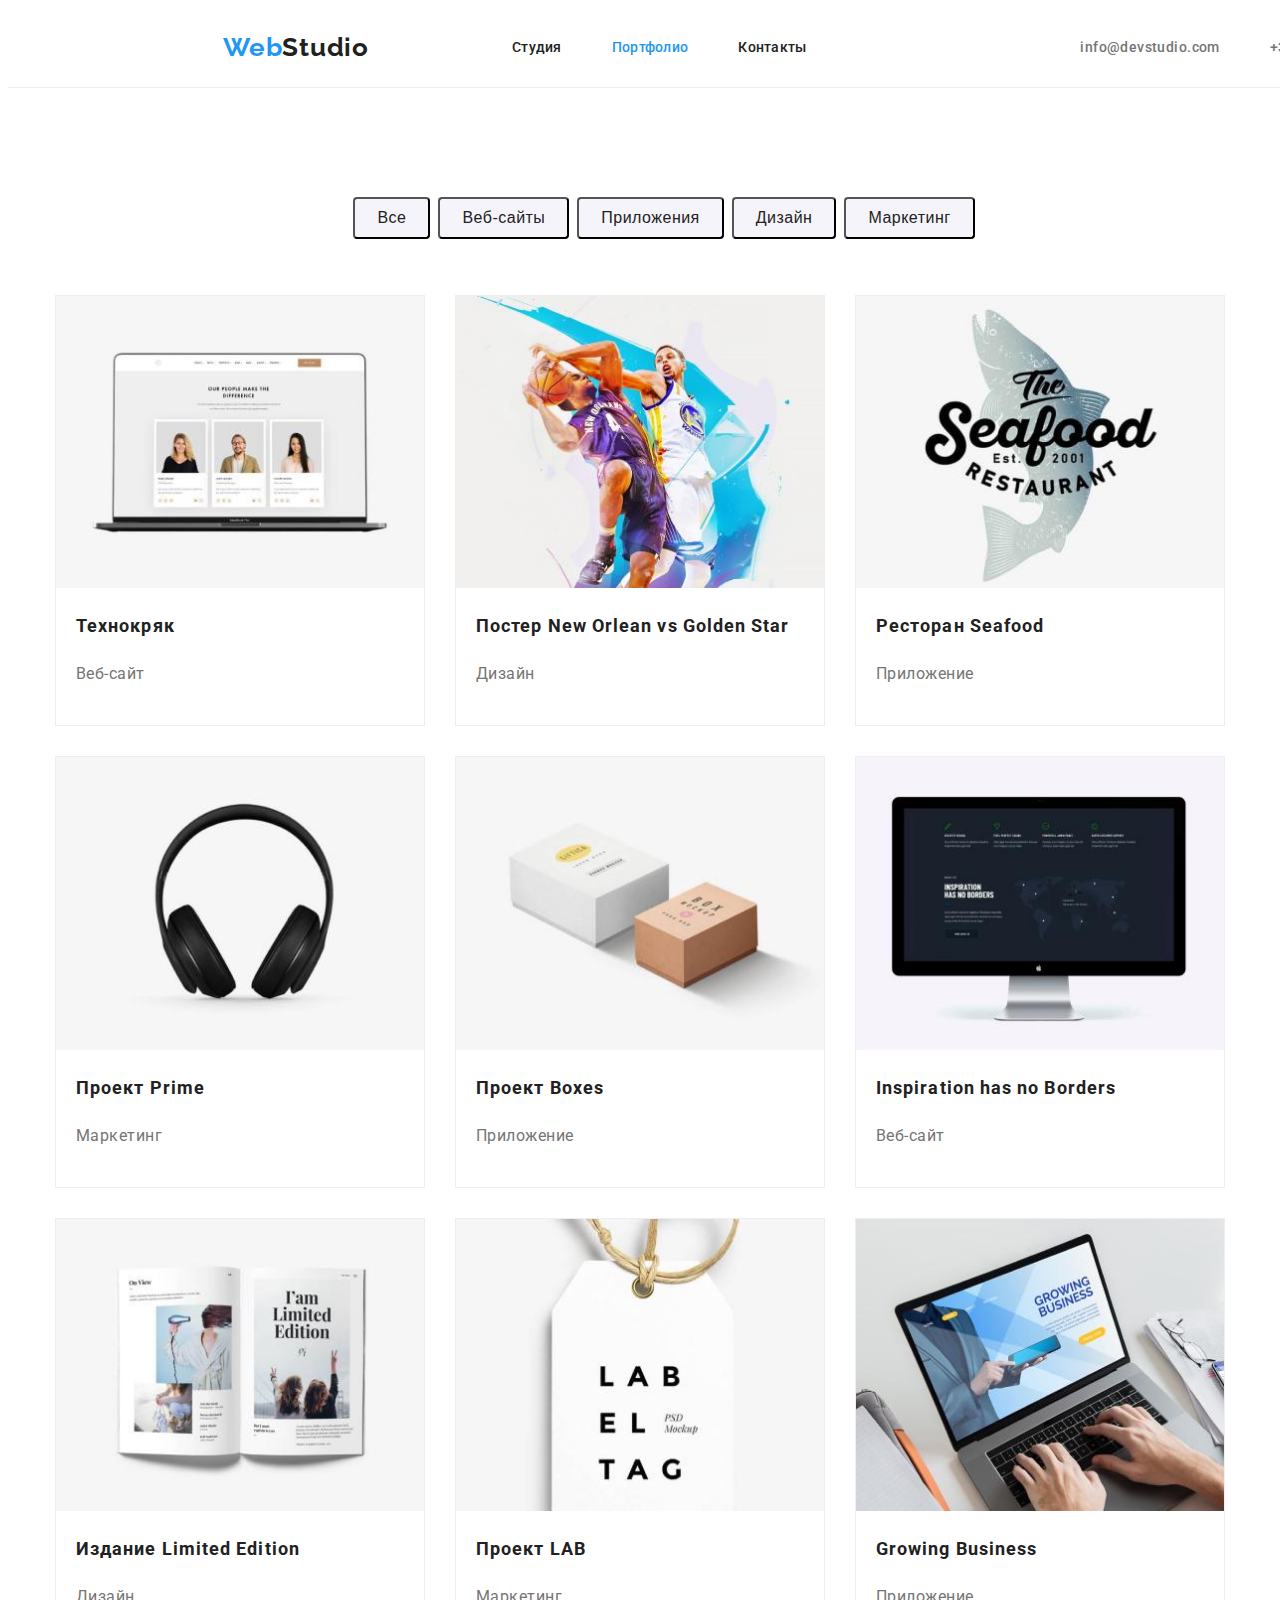
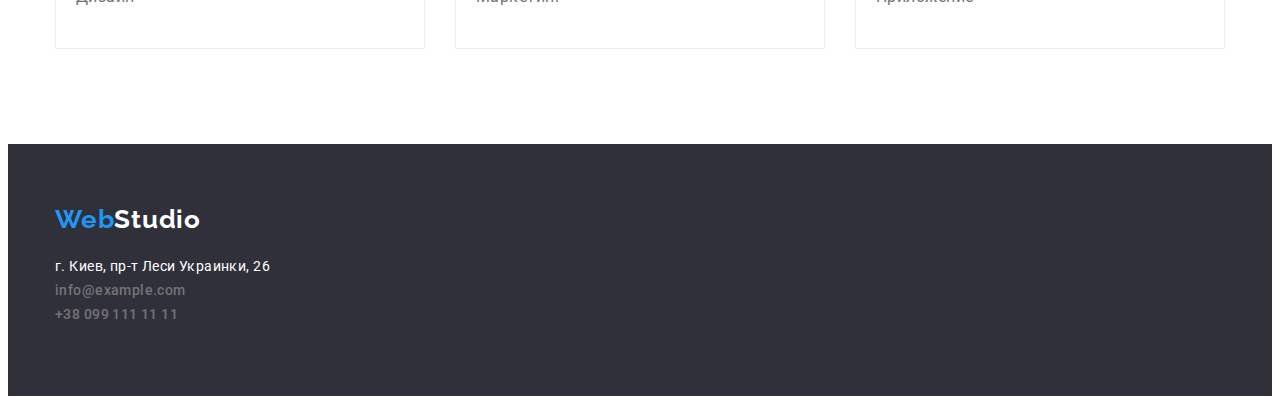
==== commit 9d99f4ce: "portfolio" ====
--- a/portfolio.html
+++ b/portfolio.html
@@ -14,21 +14,21 @@
 
     <header class="header">
       
-        <!-- <div class="container"> -->
+        <div class="container head">
             <nav class="nav">
                 <ul class="nav-list">
                     <li class="nav-item"><a class="logo" href="#"><span class="h-logo">Web</span>Studio</a></li>
-                    <li class="nav-item"><a class="header-link current" href="">Студия</a></li>
-                    <li class="nav-item"><a class="header-link" href="./portfolio.html">Портфолио</a></li>
+                    <li class="nav-item"><a class="header-link" href="./index.html">Студия</a></li>
+                    <li class="nav-item"><a class="header-link current" href="">Портфолио</a></li>
                     <li class="nav-item"><a class="header-link" href="">Контакты</a></li>
                 </ul>
             </nav>
     
         <ul class="list-contact">
-                <li class=""><a class="contact" href="mailto: info@devstudio.com">info@devstudio.com</a></li>
-                <li class=""><a class="contact" href="tel: +380961111111">+38 096 111 11 11</a></li>
+                <li class="mail-tel"><a class="contact" href="mailto: info@devstudio.com">info@devstudio.com</a></li>
+                <li class="mail-tel"><a class="contact" href="tel: +380961111111">+38 096 111 11 11</a></li>
         </ul>
-        <!-- </div>     -->
+        </div>    
 
       </header>
 
@@ -178,9 +178,9 @@
     </main>
 
     <footer class="footer">
-       <div class="box">
+       <div class="container box">
         <a class="secondary-logo" href="#"><span class="h-logo">Web</span>Studio</a>
-        <address>
+        <address class="user">
             <ul class="list">
                 <li><a class="address" href=""г. Киев, пр-т Леси Украинки, 26>г. Киев, пр-т Леси Украинки, 26</a></li>
                 <li><a class="contact" href="mailto: info@example.com">info@example.com</a></li>
--- a/css/style.css
+++ b/css/style.css
@@ -70,7 +70,6 @@
 
 .header{
     display: flex;
-    justify-content:space-around;
     align-items: center;
     width: 1600px;
     height: 80px;
@@ -81,14 +80,19 @@
     background-color: var(--primary-white-color);
 }    
 
+.head {
+    justify-content: space-between;
+}
+
 .nav-list {
     display: flex;
     align-items: center;
-
-    list-style: none;
-}
-
-.nav-item {
+    padding: 0;
+
+    list-style: none;
+}
+
+.nav-item:not(:first-child) {
     margin-left: 50px;
 }
 
@@ -111,7 +115,6 @@
     color: var(--accent-color);
 }
 
-
 .header-link{
     text-decoration: none;
     color: var(--primary-text-color);
@@ -119,32 +122,42 @@
     font-size: 14px;
     line-height: 1.14;
     letter-spacing: 0.02em;
-
+}
+
+.header-link:hover, :focus {
+    color: var(--accent-color);
 }
 
 .current{
     color: var(--accent-color);
 }
 
-/* .container{
-    display: flex;
-} */
-
 .list-contact{
     display: flex;
 
     list-style: none;
     align-items: center;
+    justify-content: flex-end;
+}
+
+.list-contact > .mail-tel {
+    margin-left: 50px;
 }
 
 .contact{
-    /* margin-left: 50px; */
+    font-family: 'Roboto';
+    font-style: normal;
+    font-weight: 500;
+    font-size: 14px;
+    line-height: 1.71;
+    letter-spacing: 0.03em;
 
     color: var(--secondary-text-color);
     text-decoration: none;
 }
 
-.contact:hover{
+.contact:hover, 
+.contact:focus {
     color: var(--accent-color);
 }
 
@@ -300,7 +313,6 @@
 
 .footer{
     display: block;
-    width: 1600px;
     height: 252px;
    
     background-color: var(--back-ground-color);
@@ -308,7 +320,11 @@
 
 .box {
     padding-top: 60px;
-    margin-left: 215px;
+    display: block;
+}
+
+.user {
+    margin-top: 20px;
 }
 
 .secondary-logo{
@@ -336,14 +352,14 @@
     text-decoration: none;
 }
 
-.contact {
+/* .contact {
     font-family: 'Roboto';
     font-style: normal;
     font-weight: 500;
     font-size: 14px;
     line-height: 1.71;
     letter-spacing: 0.03em;
-}
+} */
 
 /* portfolio */
 
@@ -374,7 +390,8 @@
     margin-left: 8px;
 }
 
-.btn:hover, .btn:focus{
+.btn:hover, 
+.btn:focus{
     background-color: var(--accent-color);
     color: var(--primary-white-color);
 }
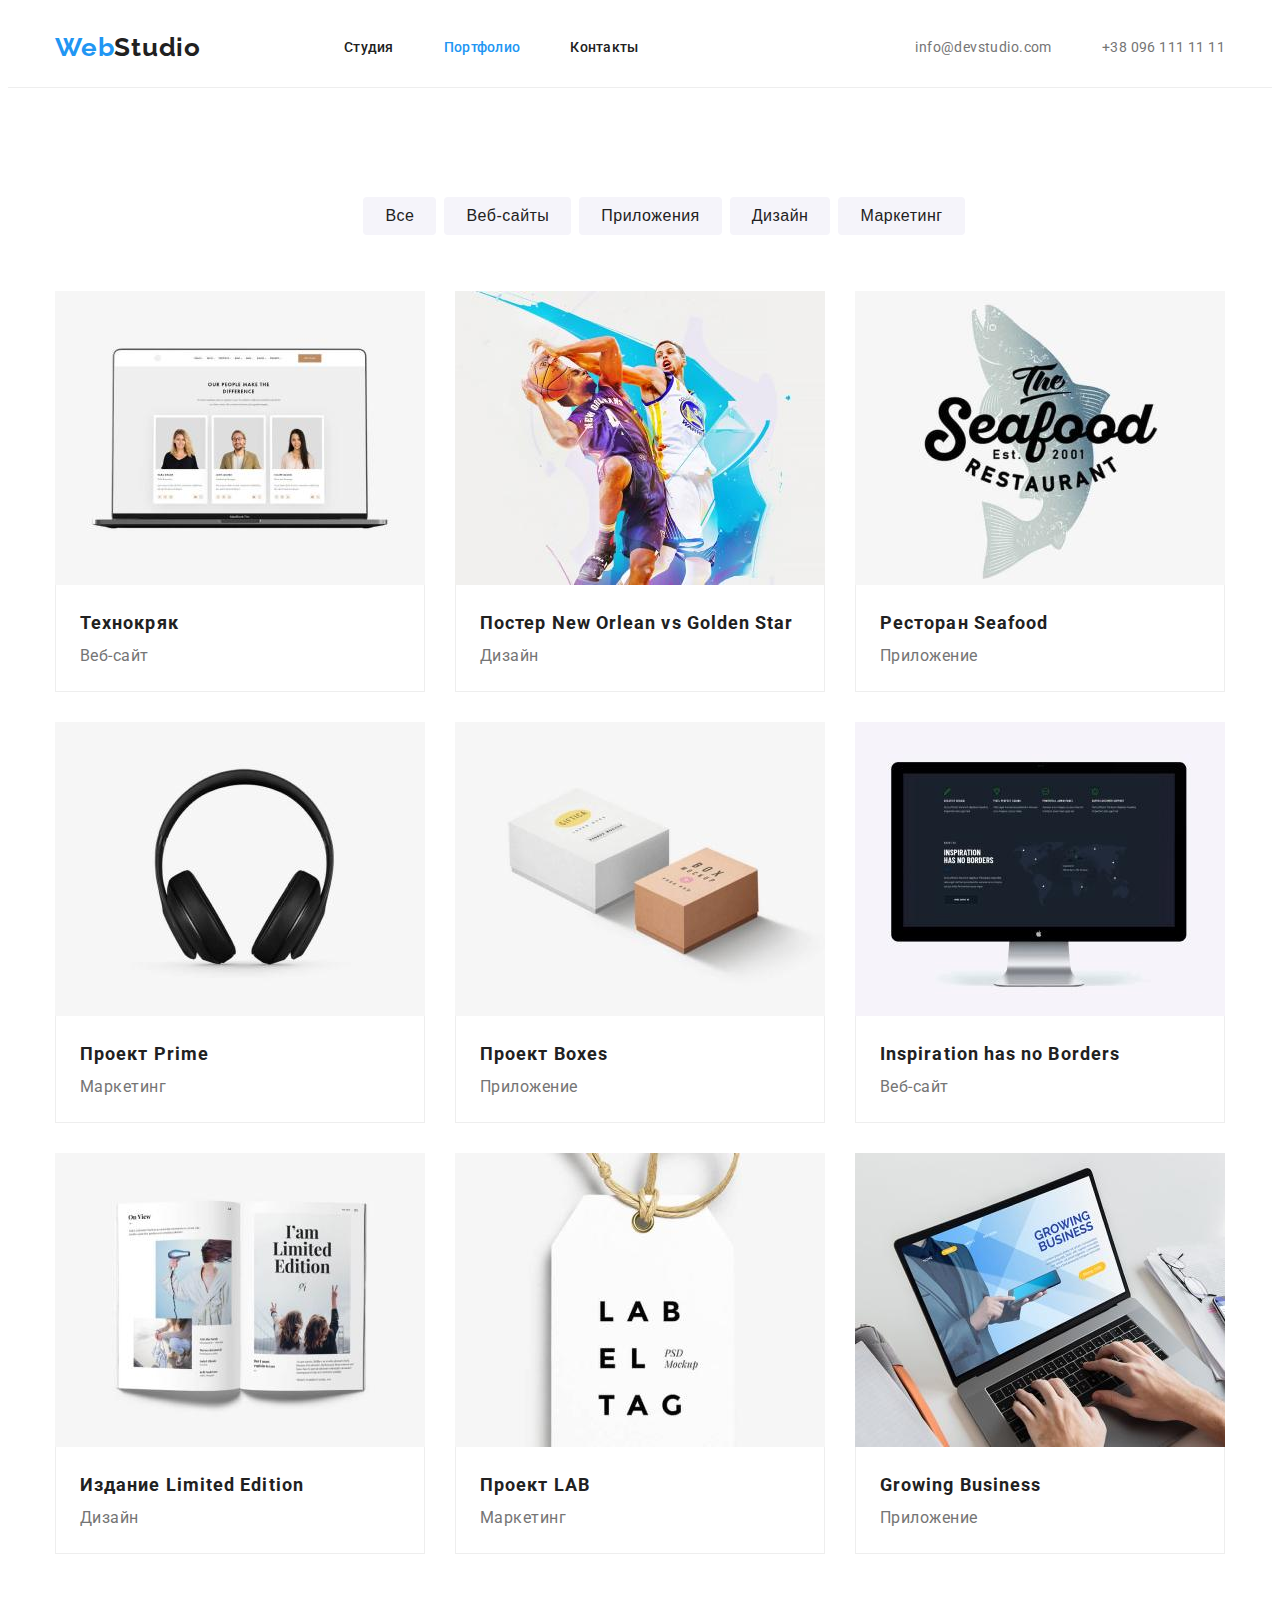
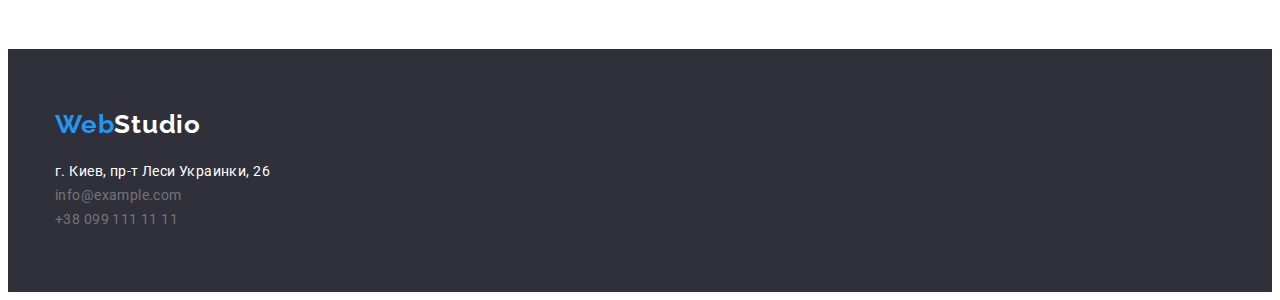
==== commit 6ec30195: "fix-bugs" ====
--- a/portfolio.html
+++ b/portfolio.html
@@ -5,10 +5,11 @@
     <meta http-equiv="X-UA-Compatible" content="IE=edge">
     <meta name="viewport" content="width=device-width, initial-scale=1.0">
     <title>Portfolio</title>
-    <link rel="stylesheet" href="./css/style.css">
     <link rel="preconnect" href="https://fonts.googleapis.com">
     <link rel="preconnect" href="https://fonts.gstatic.com" crossorigin>
     <link href="https://fonts.googleapis.com/css2?family=Raleway:wght@700&family=Roboto:wght@400;500;700;900&display=swap" rel="stylesheet">
+    <link rel="stylesheet" href="https://cdnjs.cloudflare.com/ajax/libs/modern-normalize/1.1.0/modern-normalize.min.css" integrity="sha512-wpPYUAdjBVSE4KJnH1VR1HeZfpl1ub8YT/NKx4PuQ5NmX2tKuGu6U/JRp5y+Y8XG2tV+wKQpNHVUX03MfMFn9Q==" crossorigin="anonymous" referrerpolicy="no-referrer" />
+    <link rel="stylesheet" href="./css/style.css">
 </head>
 <body> 
 
@@ -36,141 +37,104 @@
 
 <!-- Список кнопок -->
 
-    <section class="projects">
-       <div class="section">
+    <section class="section">
+       <div class="container">
         <h1 hidden>Projects</h1>
         <ul class="list-btn">
-            <li>
+            <li class="item-btn">
                 <button class="btn" type="button">Все</button>
             </li>
-            <li>
+            <li class="item-btn">
                 <button class="btn" type="button">Веб-сайты</button>
             </li>
-            <li>
+            <li class="item-btn">
                 <button class="btn" type="button">Приложения</button>
             </li>
-            <li>
+            <li class="item-btn">
                 <button class="btn" type="button">Дизайн</button>
             </li>
-            <li>
+            <li class="item-btn">
                 <button class="btn" type="button">Маркетинг</button>
             </li>
         </ul>
     
     <!-- Список карток -->
     
-    <div class="container">
         <ul class="list-card">
 
             <li class="item">
-             <article class="card">
-                <div class="card-thumb">
                     <img src="images/job1.jpg" alt="Технокряк" width="370" height="294">
-                </div>
                 <div class="card-content">
                     <h2 class="slogan">Технокряк</h2>
                     <p class="copyright">Веб-сайт</p>
-                </div>
-             </article> 
+                </div> 
             </li>
        
             <li class="item">
-             <article class="card">
-                <div class="card-thumb">
                     <img src="images/job2.jpg" alt="Постер New Orlean vs Golden Star" width="370" height="294">
-                </div>
                 <div class="card-content">
                     <h2 class="slogan">Постер New Orlean vs Golden Star</h2>
                     <p class="copyright">Дизайн</p>
-                </div>
-             </article>
+                    </div>
             </li>
        
             <li class="item">
-             <article class="card">
-                <div class="card-thumb">
                     <img src="images/job3.jpg" alt="Ресторан Seafood" width="370" height="294">
-                </div>
                 <div class="card-content">
                     <h2 class="slogan">Ресторан Seafood</h2>
                     <p class="copyright">Приложение</p>
-                </div>
-             </article>
+                    </div>
             </li>
 
             <li class="item">
-             <article class="card">
-                <div class="card-thumb">
                     <img src="images/job4.jpg" alt="Проект Prime" width="370" height="294">
-                </div>
                 <div class="card-content">
                     <h2 class="slogan">Проект Prime</h2>
                     <p class="copyright">Маркетинг</p>
-                </div>
-             </article>
+                    </div>
             </li>
 
             <li class="item">
-             <article class="card">
-                <div class="card-thumb">
                     <img src="images/job5.jpg" alt="Проект Boxes" width="370" height="294">
-                </div>
                 <div class="card-content">
-            <h2 class="slogan">Проект Boxes</h2>
-            <p class="copyright">Приложение</p>
-                </div>
-             </article>
+                    <h2 class="slogan">Проект Boxes</h2>
+                    <p class="copyright">Приложение</p>
+            </div>
             </li>
 
             <li class="item">
-             <article class="card">
-                <div class="card-thumb">
                     <img src="images/job6.jpg" alt="Inspiration has no Borders" width="370" height="294">
-                </div>
                 <div class="card-content">
                     <h2 class="slogan">Inspiration has no Borders</h2>
                     <p class="copyright">Веб-сайт</p>
-                </div>
-             </article>
+                    </div>
             </li>
 
             <li class="item">
-              <article class="card">
-                <div class="card-thumb">
                     <img src="images/job7.jpg" alt="Издание Limited Edition" width="370" height="294">
-                </div>
                 <div class="card-content">
                     <h2 class="slogan">Издание Limited Edition</h2>
                     <p class="copyright">Дизайн</p>
-                </div>
-              </article>
+                    </div>
             </li>
 
             <li class="item">
-              <article class="card">
-                <div class="card-thumb">
                     <img src="images/job8.jpg" alt="Проект LAB" width="370" height="294">
-                </div>
                 <div class="card-content">
                     <h2 class="slogan">Проект LAB</h2>
                     <p class="copyright">Маркетинг</p>
-                </div>
-             </article>
+                    </div>
             </li>
 
             <li class="item">
-             <article class="card">
-                <div class="card-thumb">
                     <img src="images/job9.jpg" alt="Growing Business" width="370" height="294">
-                </div>
                 <div class="card-content">
                     <h2 class="slogan">Growing Business</h2>
                     <p class="copyright">Приложение</p>
-                </div>
-             </article>
+                    </div>
             </li>
         </ul>
-      </div>
+  
     </div>
 
     </section>
--- a/css/style.css
+++ b/css/style.css
@@ -30,7 +30,7 @@
 h5,
 h6,
 p {
- margin-top: 0;
+ margin: 0;
 }
 
 .list{
@@ -51,8 +51,6 @@
    }
 
 .container{
-    display: flex;
-
     width: 1200px;
     padding-left: 15px;
     padding-right: 15px;
@@ -71,16 +69,12 @@
 .header{
     display: flex;
     align-items: center;
-    width: 1600px;
     height: 80px;
-    margin-left: auto;
-    margin-right: auto;
     border-bottom: 1px solid #EEEEEE;
-
-    background-color: var(--primary-white-color);
 }    
 
 .head {
+    display: flex;
     justify-content: space-between;
 }
 
@@ -147,7 +141,7 @@
 .contact{
     font-family: 'Roboto';
     font-style: normal;
-    font-weight: 500;
+    font-weight: normal;
     font-size: 14px;
     line-height: 1.71;
     letter-spacing: 0.03em;
@@ -165,23 +159,19 @@
 /* Main Заголовок */
 
 .content{
-    height: 600px;
-    left: 0px;
-    top: 80px;
-    text-align: center;
-    align-items: center;
-    
+    padding-bottom: 200px;
+    padding-top: 200px;
+    text-align: center;
     background-color: var(--back-ground-color);
 }
 
 .title{
-    padding-top: 200px;
-    
     color: var(--primary-white-color);
     font-family: var(--main-font);
     font-size: 44px;
     line-height: 1.36;
-
+    width: 696px;
+    margin: 0 auto;
     letter-spacing: 0.06em;
     text-transform: uppercase;
 }
@@ -190,36 +180,40 @@
     color: var(--primary-white-color);
     background-color: var(--accent-color);
     font-family: 'Roboto';
-    /* width: 136px;
-    height: 30px; */
     font-size: 16px;
     line-height: 1.88;
-    text-align: center;
+    font-weight: 500;
+    border: none;
     letter-spacing: 0.06em;
     align-items: center;
     border-radius: 4px;
+    margin-top: 40px;
     width: 200px;
     height: 50px;
-    left: 700px;
-    top: 430px;
-  
 }
 
 /* About */
 
 .about{
     background: var(--primary-white-color);
-    width: 1170px;
+   
     margin-right: auto;
     margin-left: auto;
 }
 
 .about-list{
-    display: flex;
-    list-style: none;
-}
-
-.about-list li{
+    padding: 0;
+    margin: 0;
+
+    display: flex;
+    flex-wrap: wrap;
+
+    list-style: none;
+    margin-left: -30px;
+}
+
+.about-list > .more {
+    box-sizing: calc(100% / 4 -30px);
     margin-left: 30px;
 }
 
@@ -244,6 +238,10 @@
 
 }
 
+.job {
+    padding-top: 0;
+}
+
 .subtitle{
     color: var(--primary-text-color);
     font-family: 'Roboto';
@@ -251,15 +249,22 @@
     line-height: 1.17;
     text-align: center;
     letter-spacing: 0.03em;
+    margin-bottom: 50px;
 }
 
 .img-list{
-    display: flex;
-    list-style: none;
-}
-
-.img-list li {
-     margin-left: 30px;
+    padding: 0;
+    margin: 0;
+
+    display: flex;
+
+    list-style: none;
+    margin-left: -30px;
+}
+
+.img-list > .picture {
+   box-sizing: calc(100% / 3 -30px);
+   margin-left: 30px;
 }
 
 /* Team */
@@ -269,20 +274,9 @@
     background: var(--secondary-bg-color);
 }
 
-.team-list{
-    display: flex;
-    justify-content: center;
-}
-
-.team-card{
-    width: 270px;
-    height: 368px;
-    margin-left: 30px;
-    list-style: none;
-   
-}
-
 .headline{
+    margin-bottom: 50px;
+
     color: var(--primary-text-color);
     font-family: 'Roboto';
     font-size: 36px;
@@ -291,6 +285,31 @@
     letter-spacing: 0.03em;
 }
 
+.team-list{
+    padding: 0;
+    margin: 0;   
+
+    list-style: none;
+
+    display: flex;
+    flex-wrap: wrap;
+    margin-left: -30px;
+}
+
+.team-card{
+    flex-basis: calc(100% / 4 - 30px);
+    margin-left: 30px;
+
+    list-style: none;
+    background-color: var(--primary-white-color);
+    box-shadow: 0px 1px 3px rgba(0, 0, 0, 0.12), 0px 1px 1px rgba(0, 0, 0, 0.14), 0px 2px 1px rgba(0, 0, 0, 0.2);
+    border-radius: 0px 0px 4px 4px;
+}
+
+.preview {
+    padding: 30px;
+}
+
 .name{
     columns: var(--primary-text-color);
     font-family: 'Roboto';
@@ -312,19 +331,18 @@
 /* Footer */
 
 .footer{
-    display: block;
-    height: 252px;
+    padding-top: 60px;
+    padding-bottom: 60px;
    
     background-color: var(--back-ground-color);
 }
 
-.box {
-    padding-top: 60px;
-    display: block;
-}
-
 .user {
     margin-top: 20px;
+}
+
+.element:not(last-child) {
+    margin-bottom: 9px;
 }
 
 .secondary-logo{
@@ -352,14 +370,6 @@
     text-decoration: none;
 }
 
-/* .contact {
-    font-family: 'Roboto';
-    font-style: normal;
-    font-weight: 500;
-    font-size: 14px;
-    line-height: 1.71;
-    letter-spacing: 0.03em;
-} */
 
 /* portfolio */
 
@@ -371,9 +381,12 @@
     display: flex;
     justify-content: center;
     margin-bottom: 56px;
-  
-
-    list-style: none;
+
+    list-style: none;
+}
+
+.item-btn:not(last-child) {
+    margin-left: 8px;
 }
 
 .btn{
@@ -381,13 +394,13 @@
     background: var(--secondary-bg-color);
     border-radius: 4px;
     cursor: pointer;
+    border: none;
     font-weight: 500;
     font-size: 16px;
     line-height: 1.62;
     text-align: center;
     letter-spacing: 0.03em;
     padding: 6px 22px; 
-    margin-left: 8px;
 }
 
 .btn:hover, 
@@ -414,12 +427,12 @@
     margin-top: 30px;
 }
 
-.card {
-    border: 1px solid #EEEEEE;
-}
 
 .card-content {
-    padding: 20px;
+    padding: 20px 24px;
+    border-left: 1px solid #EEEEEE;
+    border-right: 1px solid #EEEEEE;
+    border-bottom: 1px solid #EEEEEE;
 }
 
 .slogan{
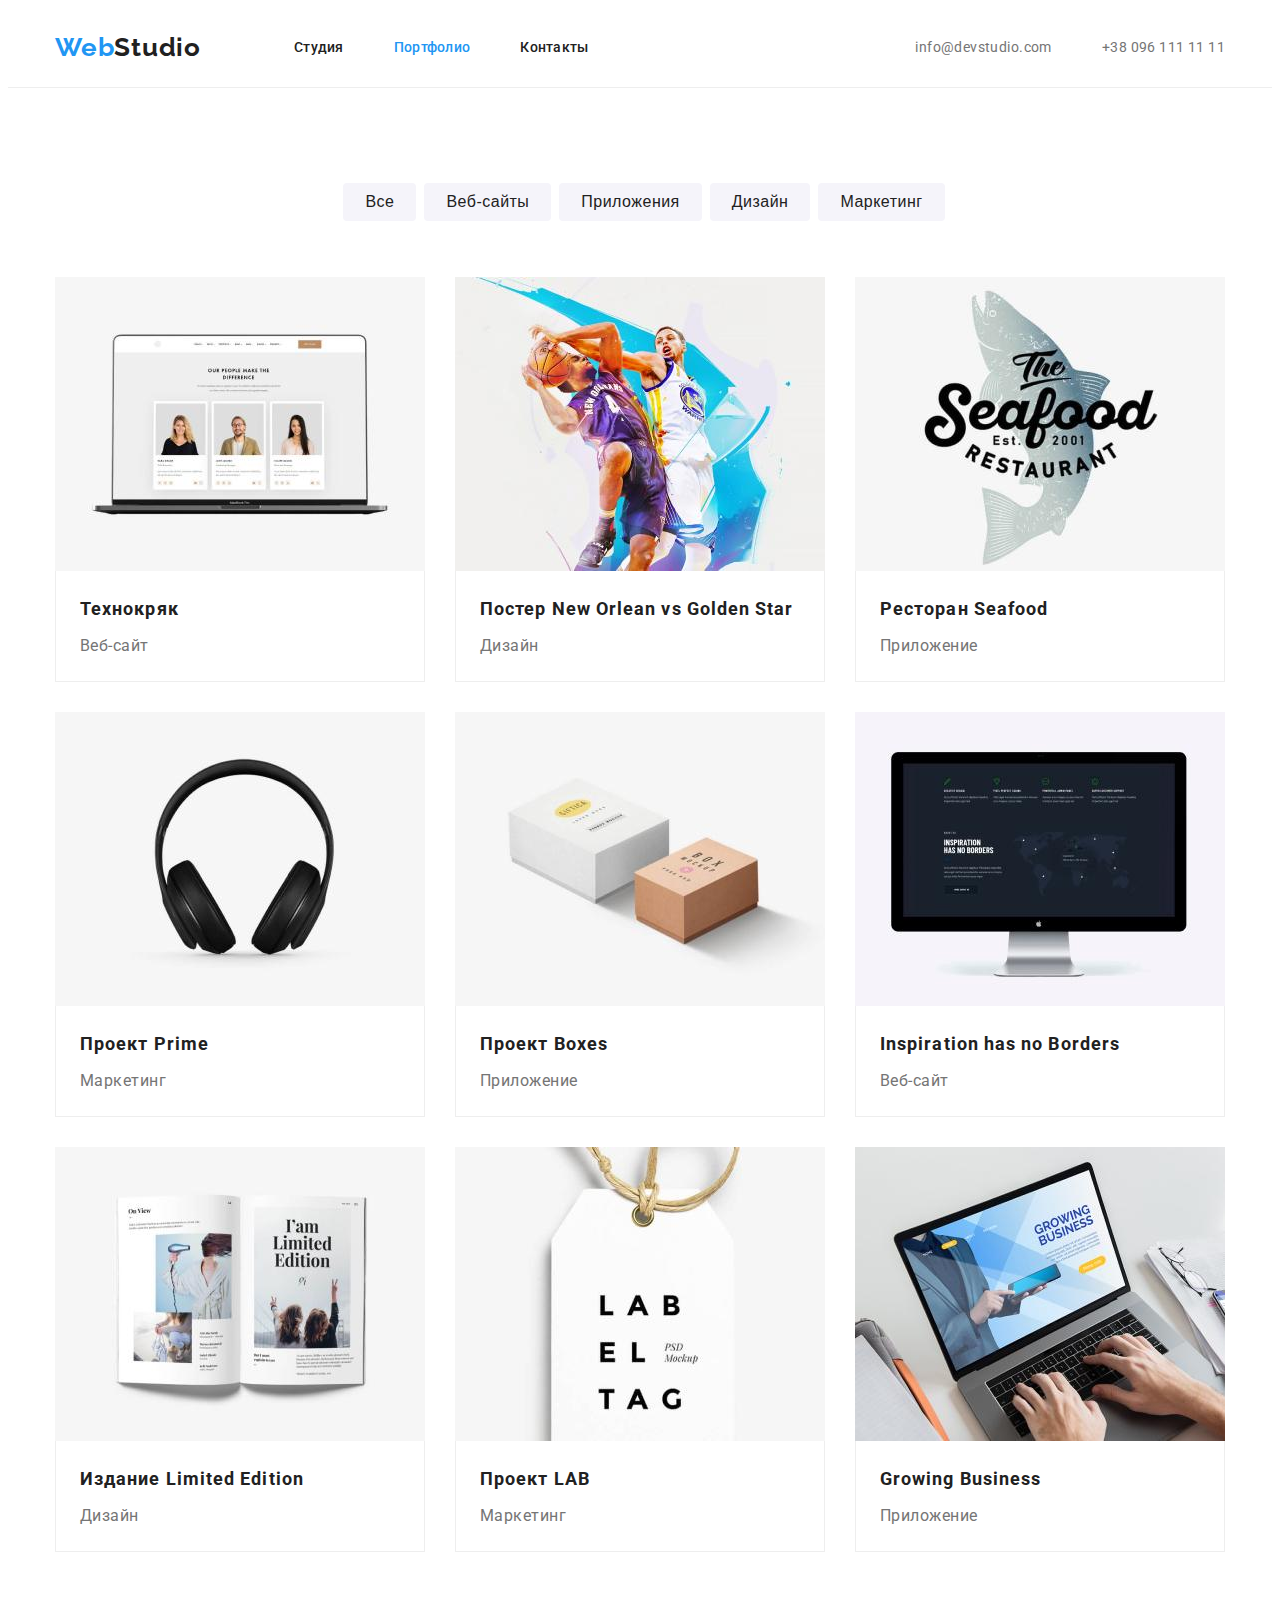
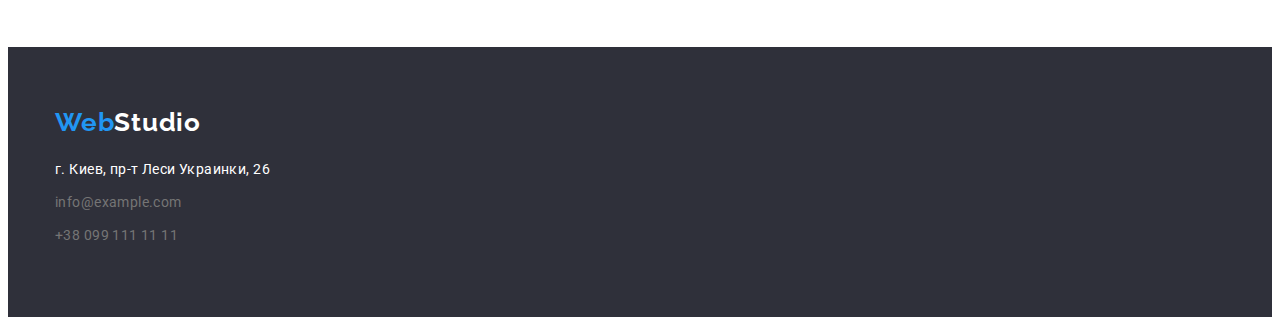
==== commit c887d427: "debug-hw-3" ====
--- a/portfolio.html
+++ b/portfolio.html
@@ -17,8 +17,8 @@
       
         <div class="container head">
             <nav class="nav">
+                <a class="logo" href="#"><span class="h-logo">Web</span>Studio</a>
                 <ul class="nav-list">
-                    <li class="nav-item"><a class="logo" href="#"><span class="h-logo">Web</span>Studio</a></li>
                     <li class="nav-item"><a class="header-link" href="./index.html">Студия</a></li>
                     <li class="nav-item"><a class="header-link current" href="">Портфолио</a></li>
                     <li class="nav-item"><a class="header-link" href="">Контакты</a></li>
@@ -146,9 +146,9 @@
         <a class="secondary-logo" href="#"><span class="h-logo">Web</span>Studio</a>
         <address class="user">
             <ul class="list">
-                <li><a class="address" href=""г. Киев, пр-т Леси Украинки, 26>г. Киев, пр-т Леси Украинки, 26</a></li>
-                <li><a class="contact" href="mailto: info@example.com">info@example.com</a></li>
-                <li><a class="contact" href="tel: +380991111111">+38 099 111 11 11</a></li>
+                <li class="element"><a class="address" href=""г. Киев, пр-т Леси Украинки, 26>г. Киев, пр-т Леси Украинки, 26</a></li>
+                <li class="element"><a class="contact" href="mailto: info@example.com">info@example.com</a></li>
+                <li class="element"><a class="contact" href="tel: +380991111111">+38 099 111 11 11</a></li>
             </ul>
         </address>
        </div>
--- a/css/style.css
+++ b/css/style.css
@@ -33,6 +33,11 @@
  margin: 0;
 }
 
+ul {
+    margin: 0;
+    padding: 0;
+}
+
 .list{
     list-style: none;
     padding-left: 0;
@@ -76,6 +81,11 @@
 .head {
     display: flex;
     justify-content: space-between;
+}
+
+.nav {
+    display: flex;
+    align-items: center;
 }
 
 .nav-list {
@@ -313,10 +323,12 @@
 .name{
     columns: var(--primary-text-color);
     font-family: 'Roboto';
+    font-weight: 500;
     font-size: 16px;
     line-height: 1.87;
     text-align: center;
     letter-spacing: 0.03em;
+    margin-bottom: 10px;
 }
 
 .desk{
@@ -441,7 +453,7 @@
     font-size: 18px;
     line-height: 2;
     letter-spacing: 0.06em;
-
+    margin-bottom: 4px;
 }
 
 .copyright{
